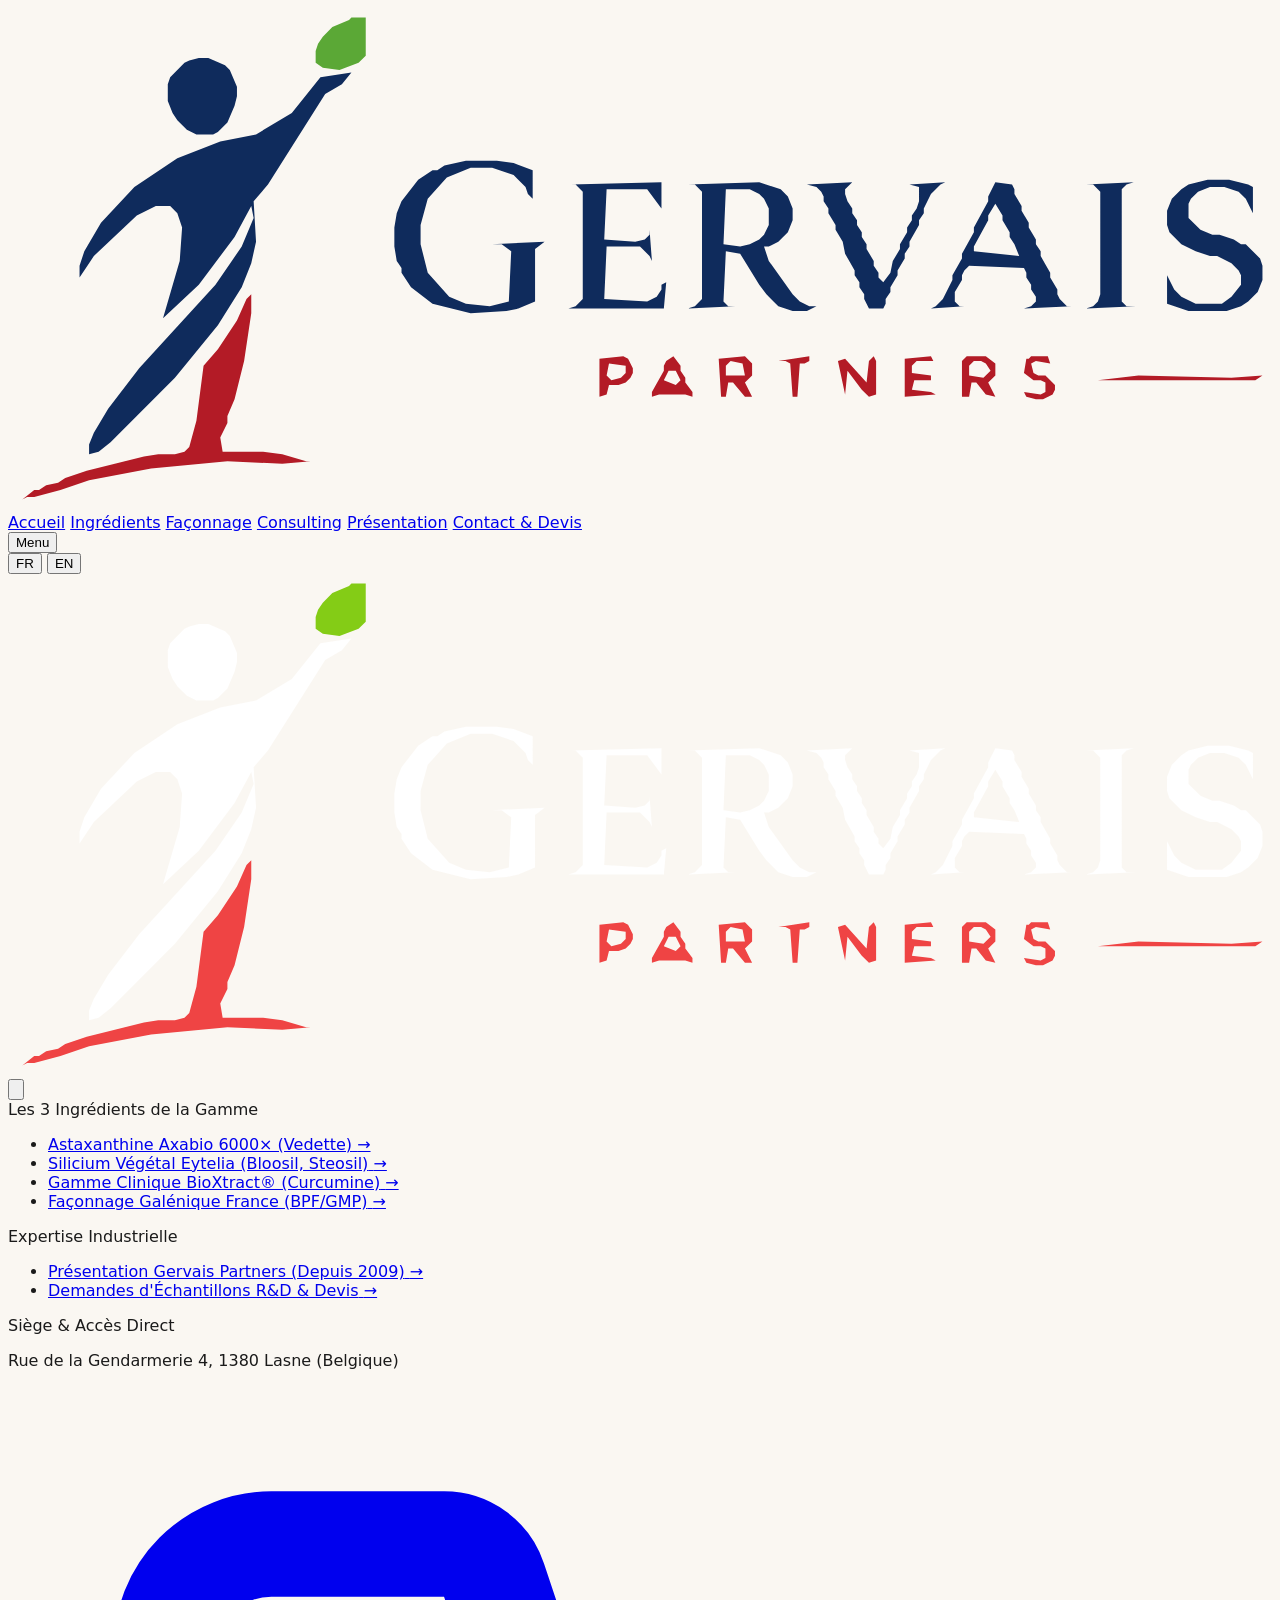
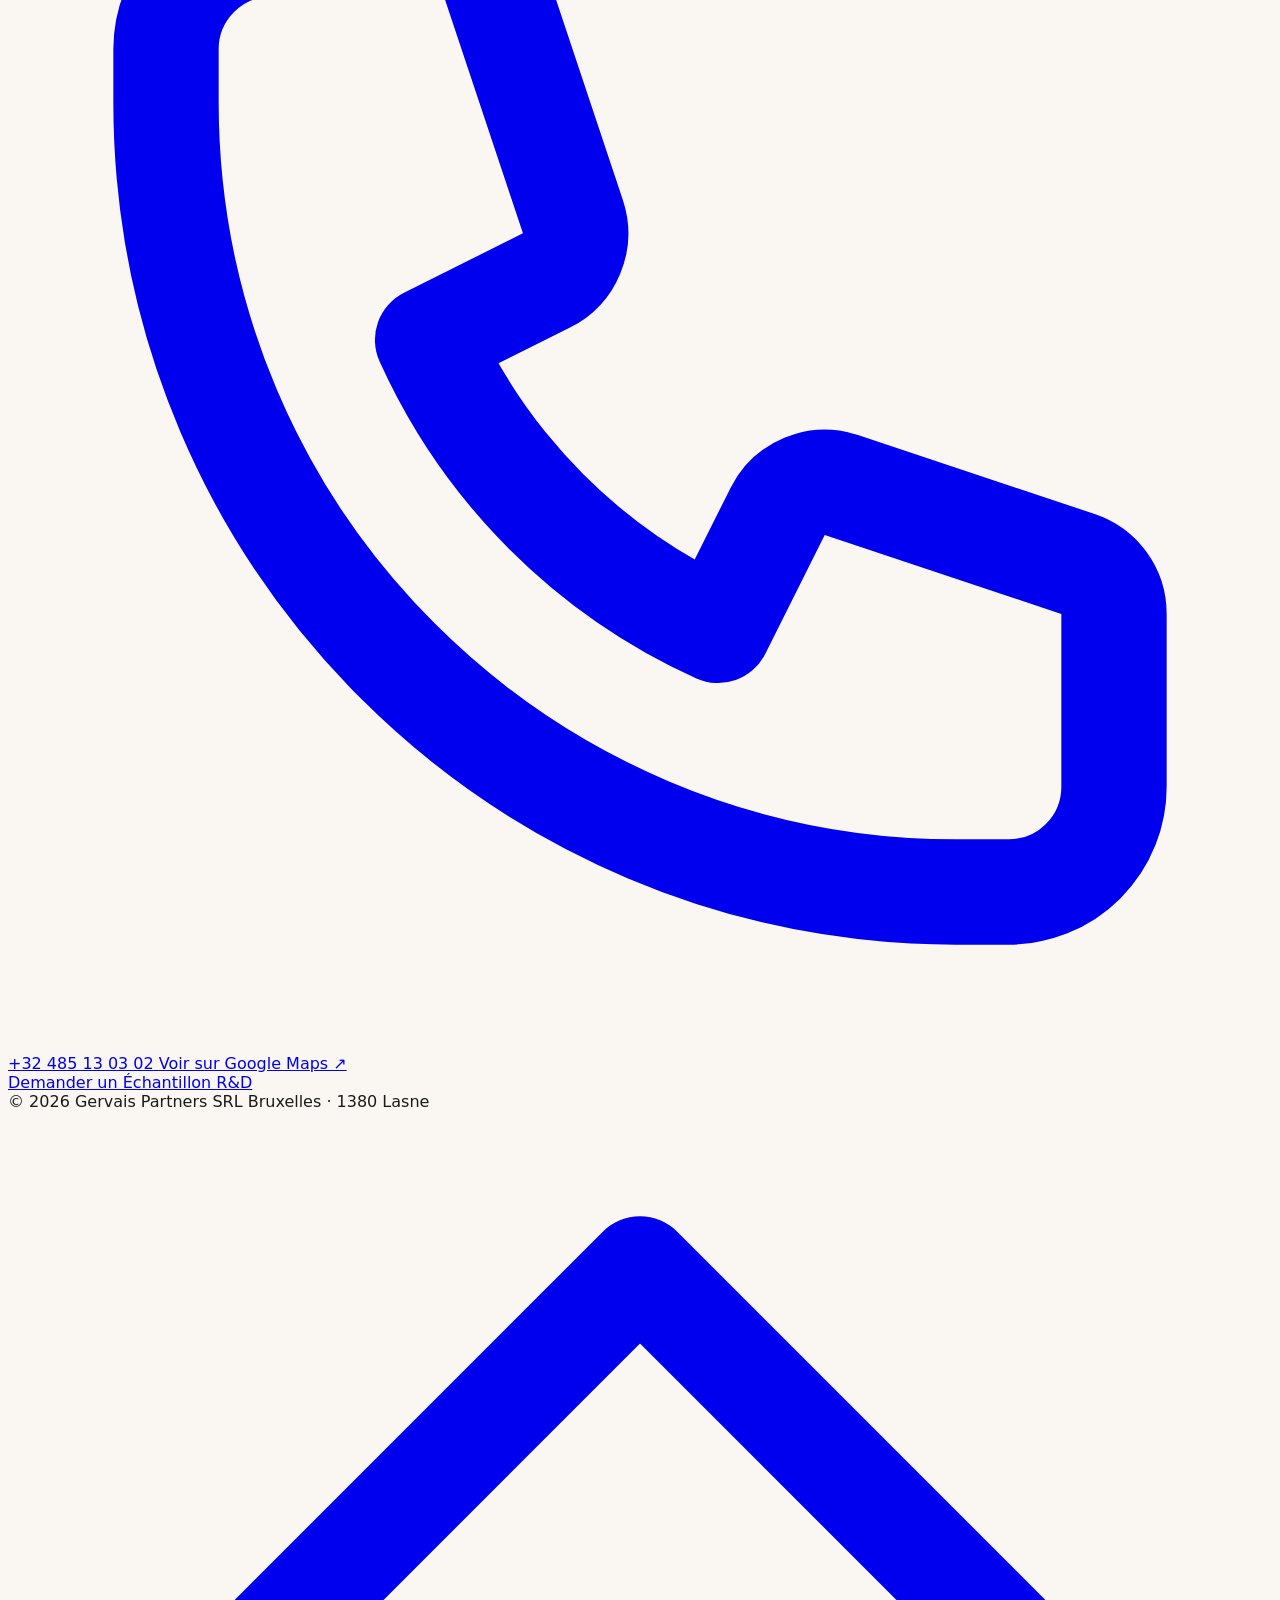
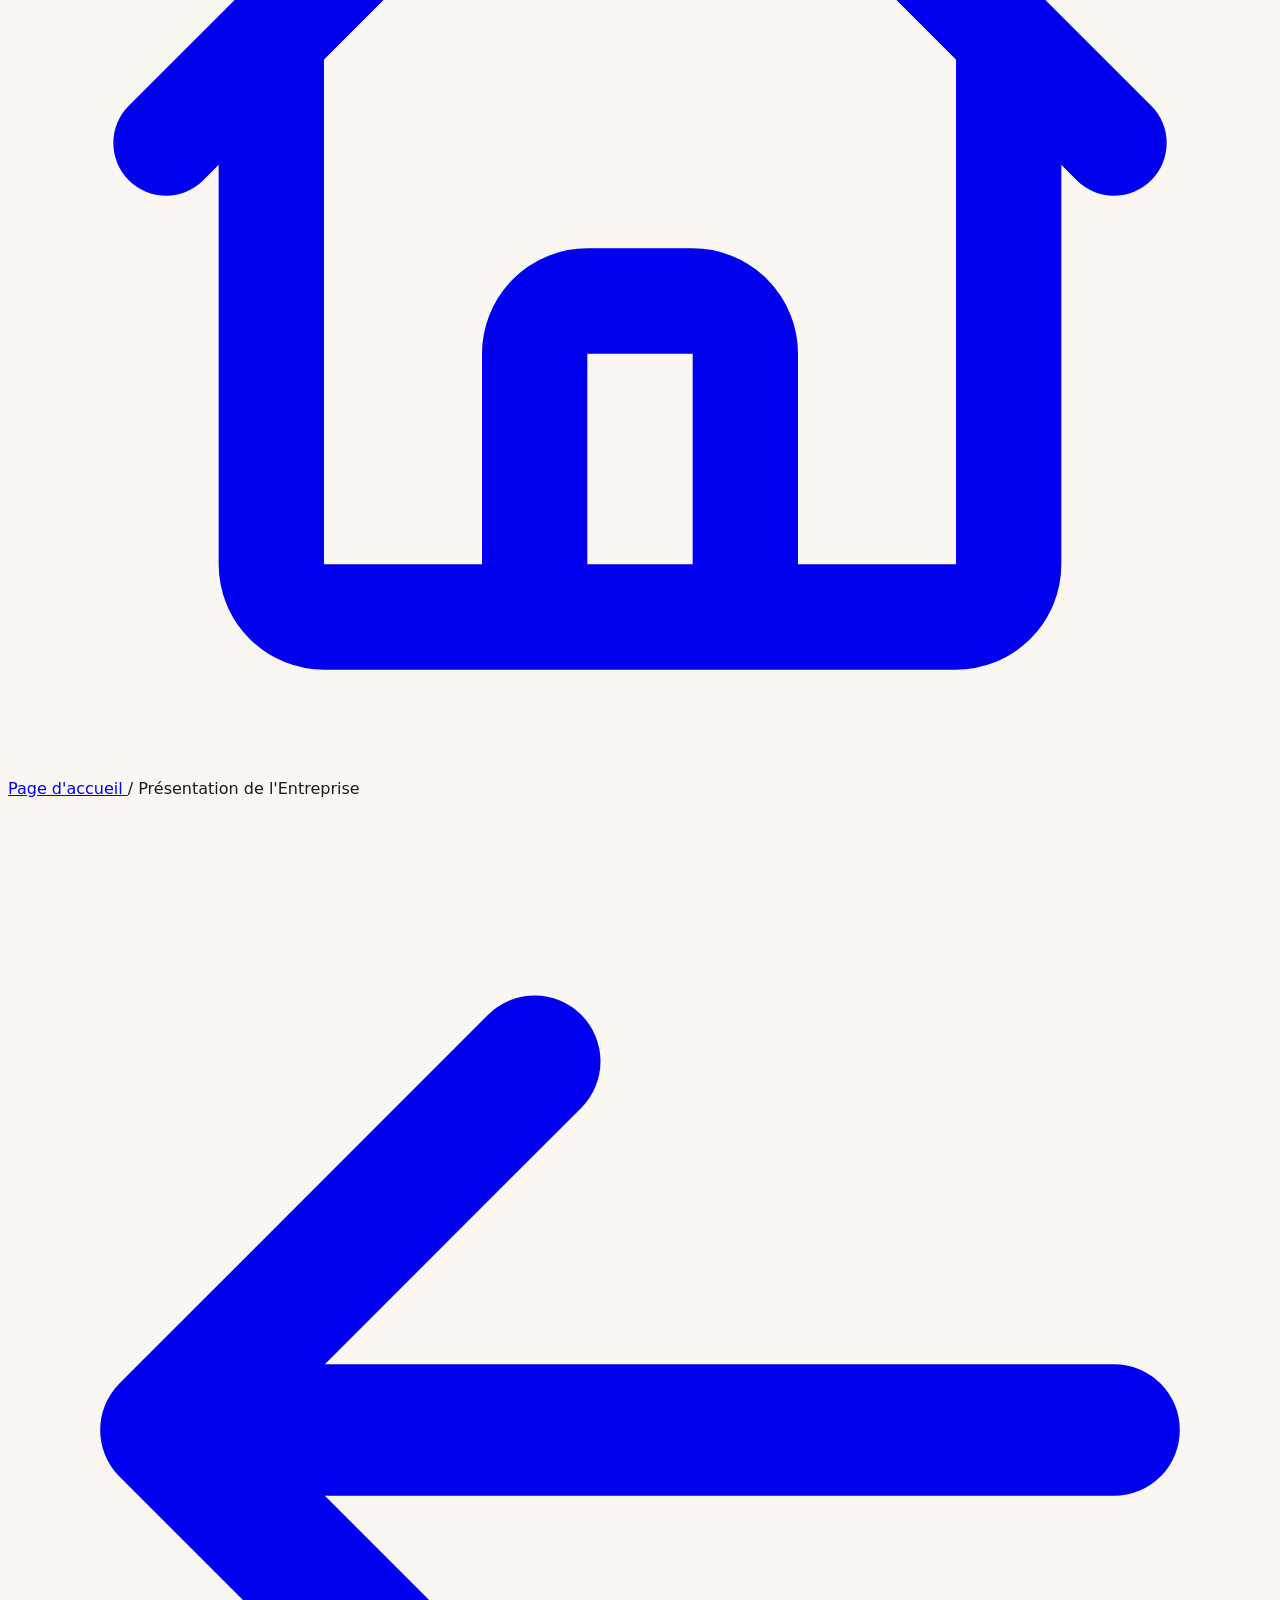
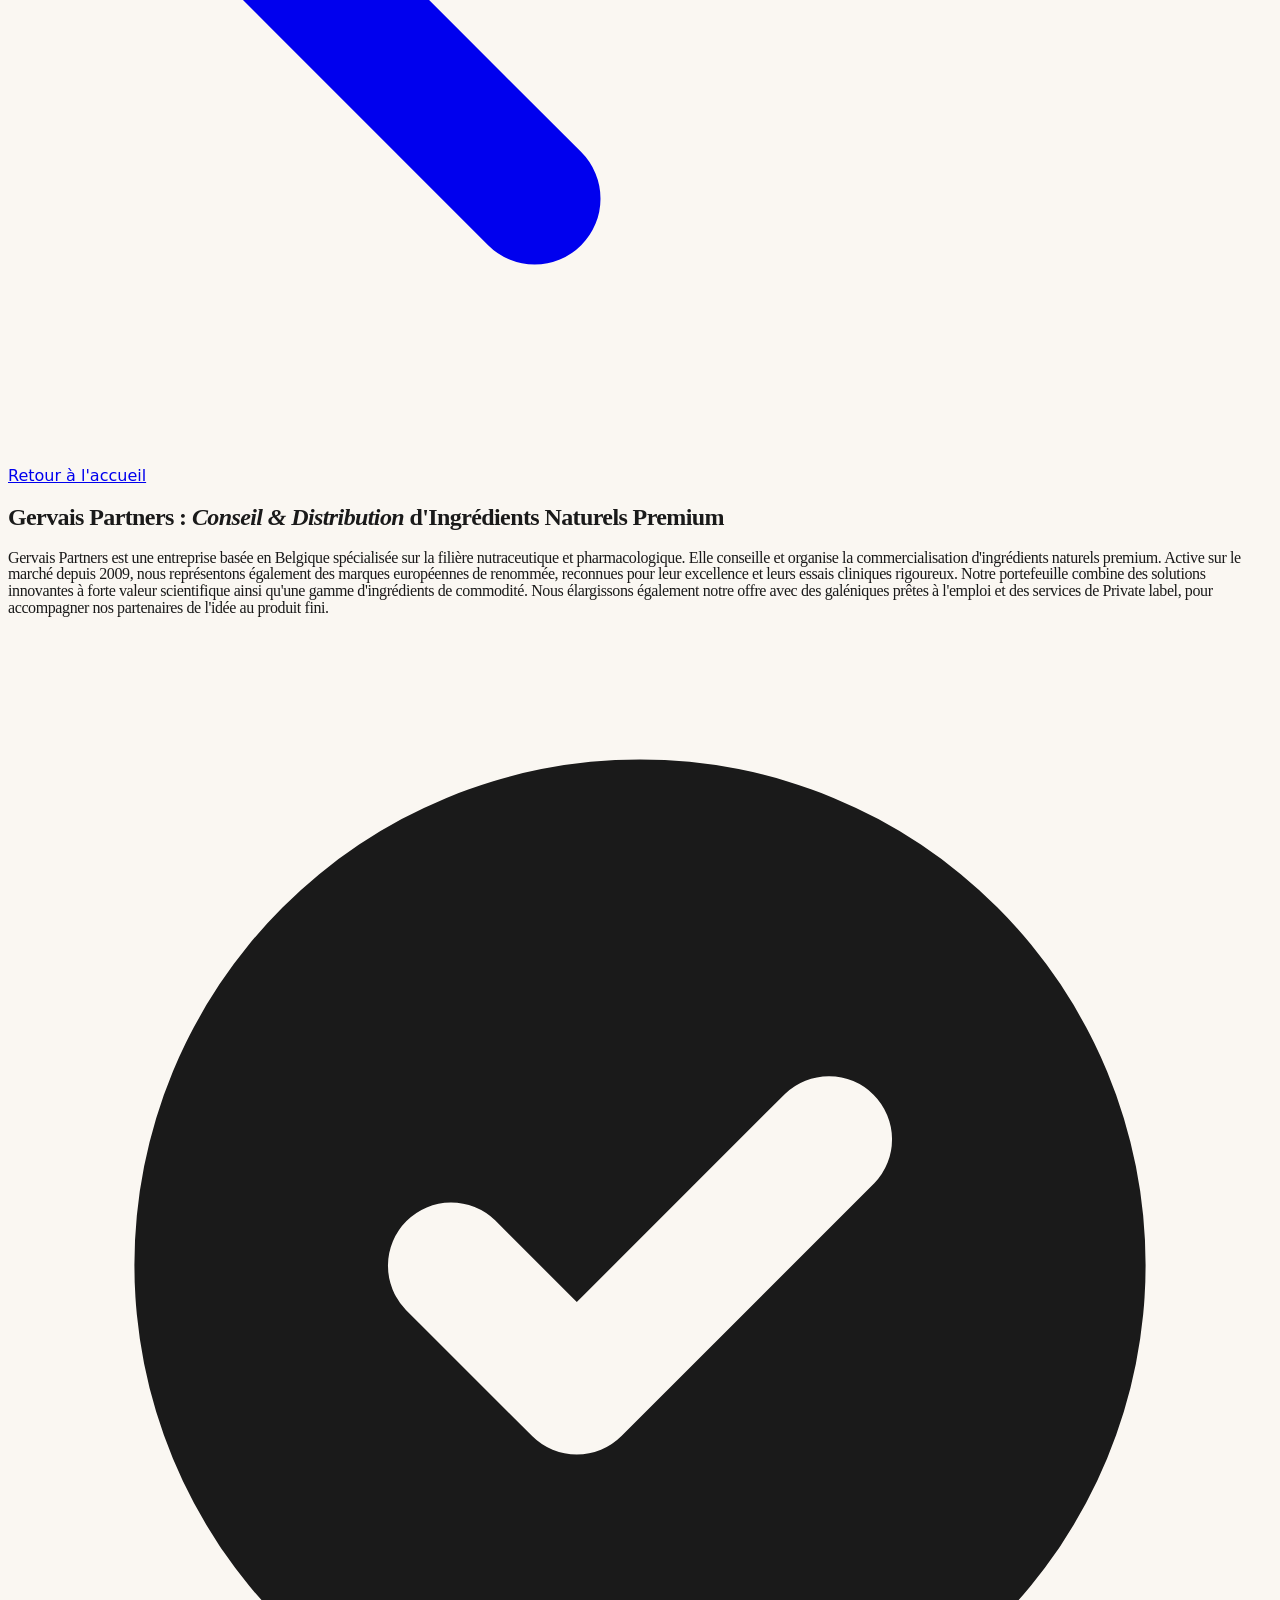
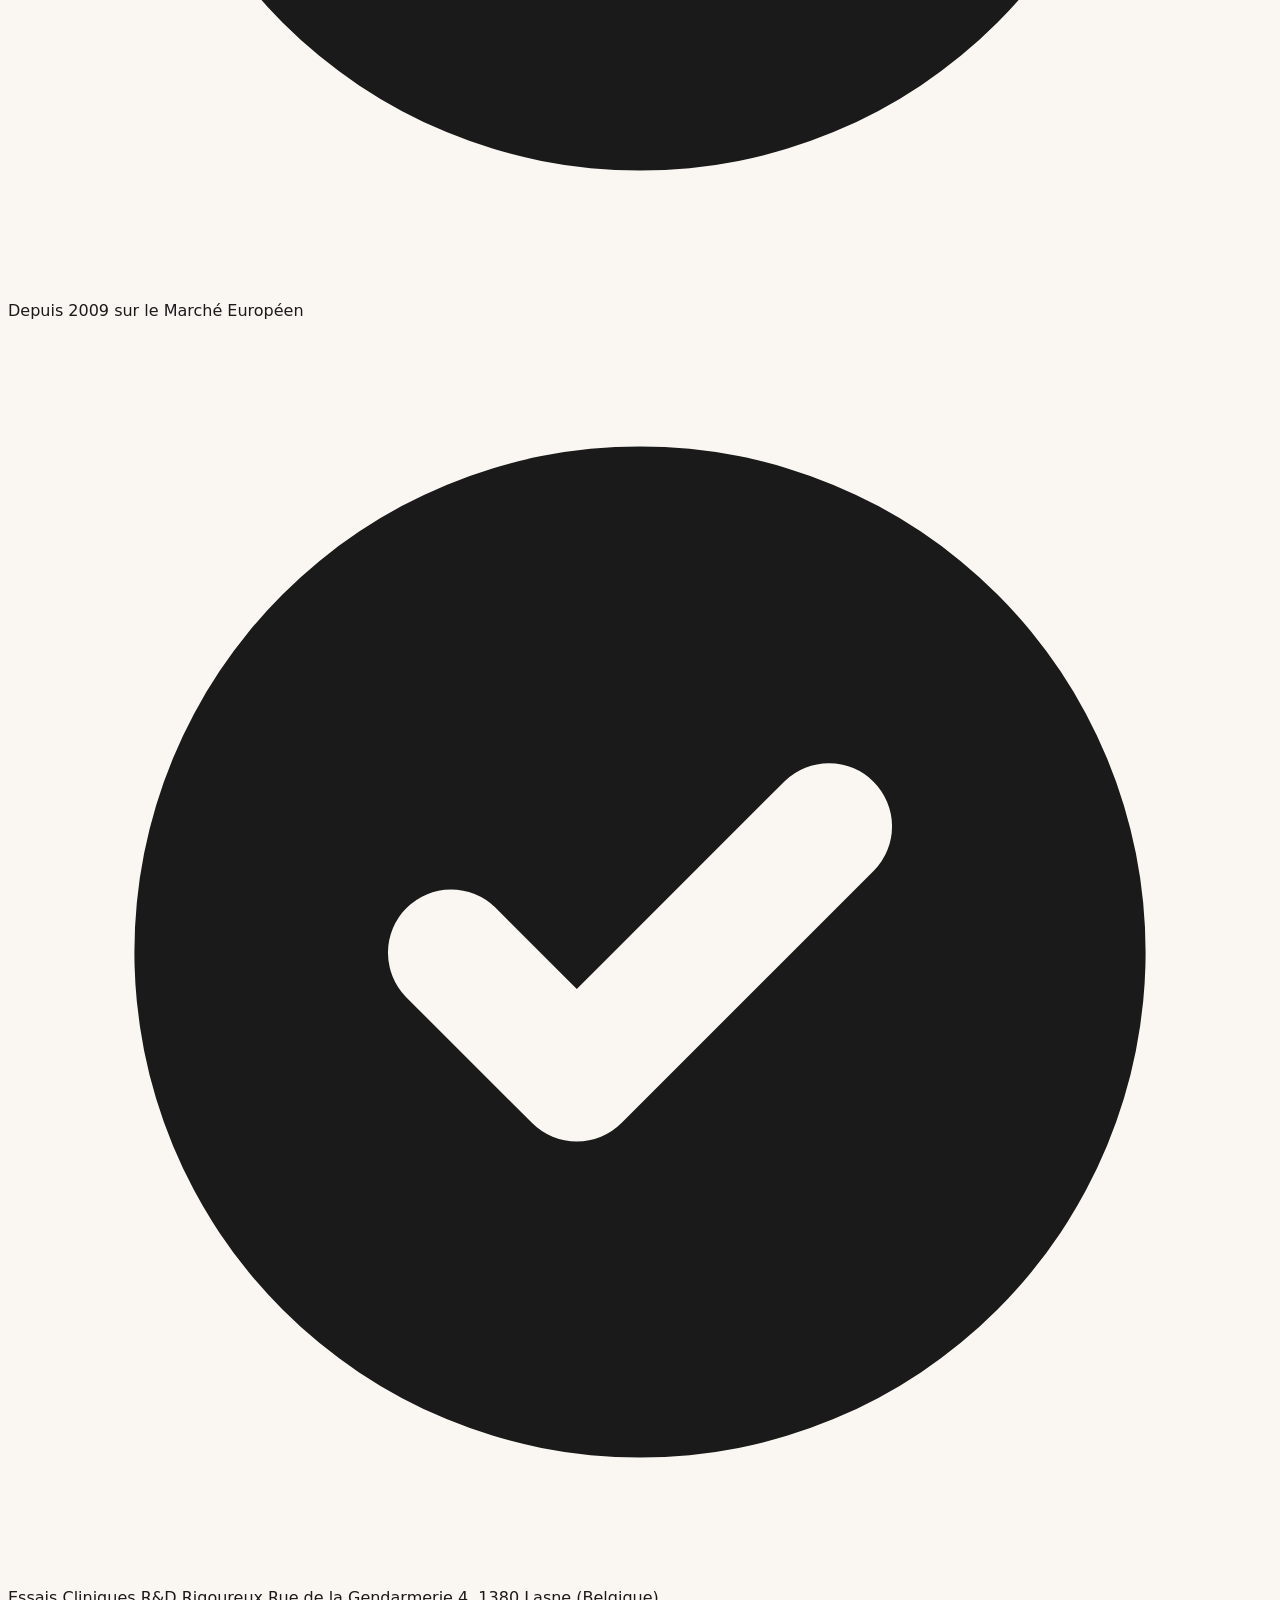
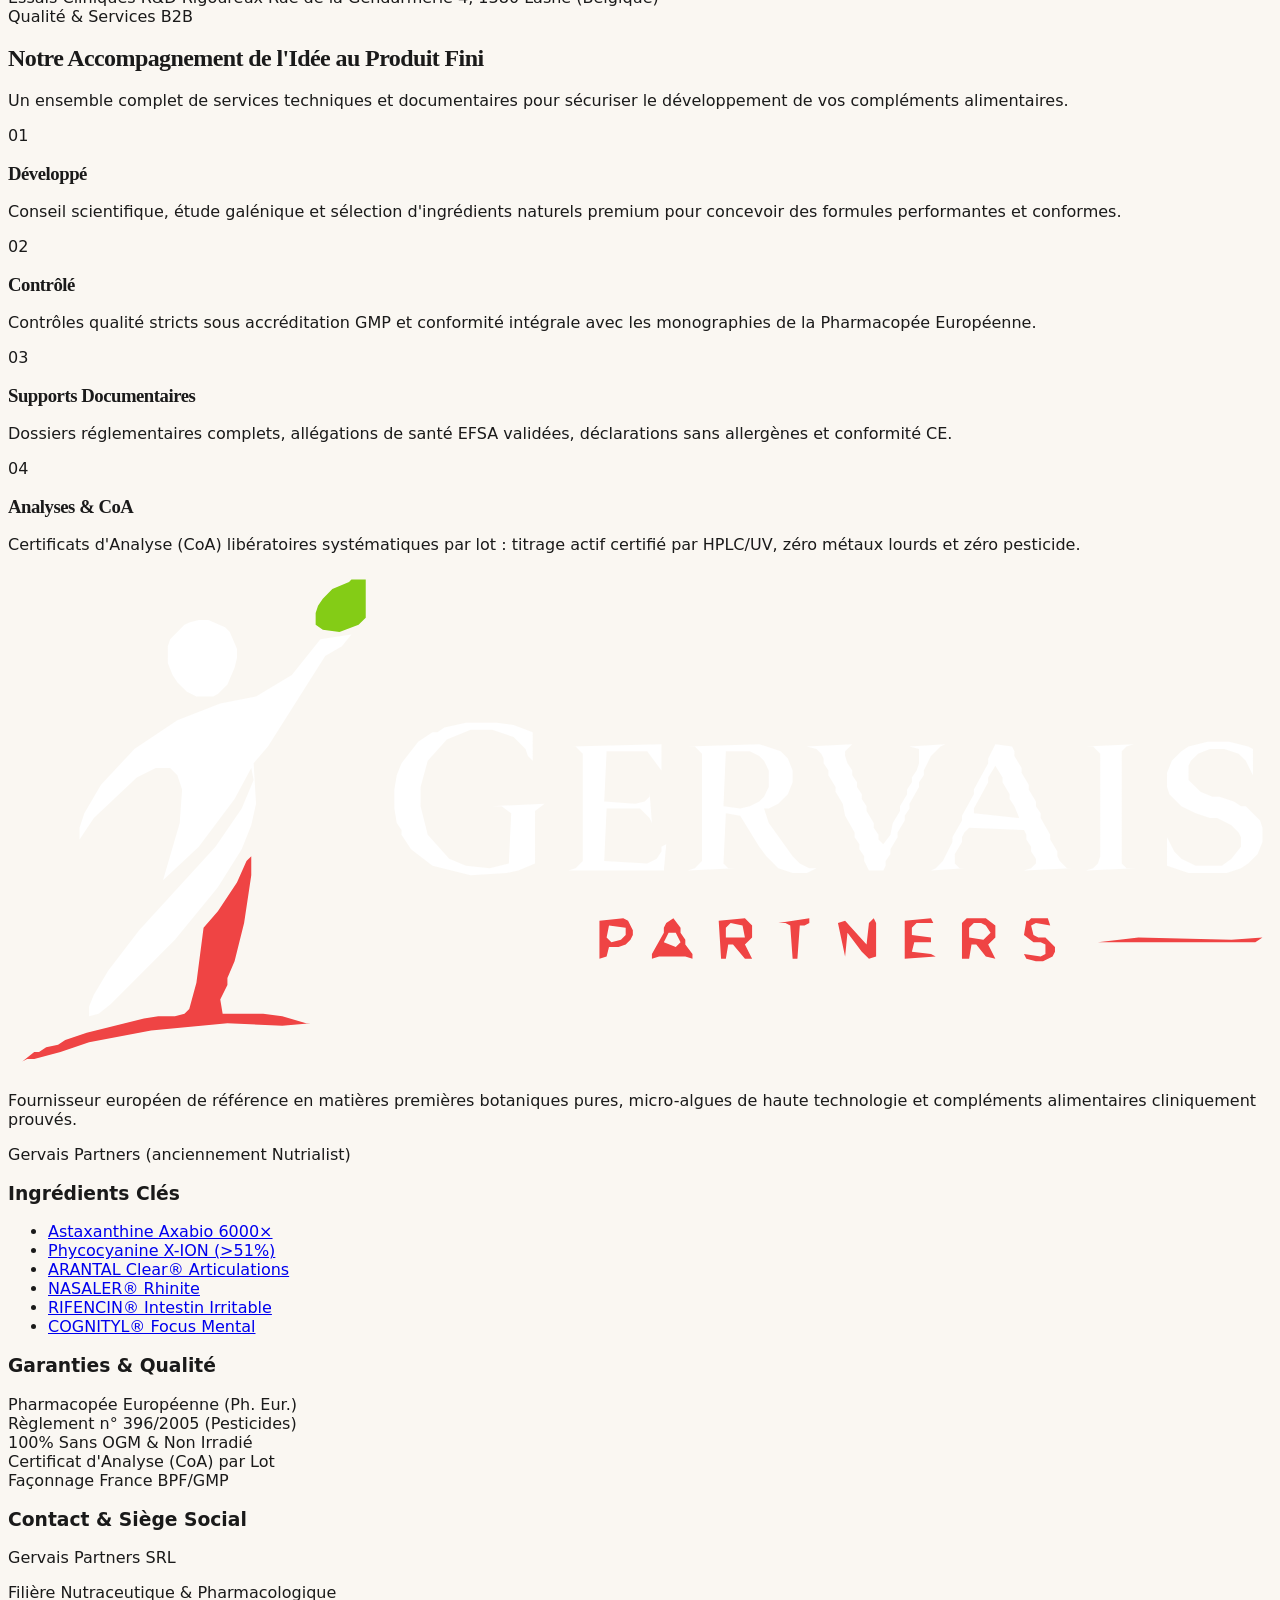
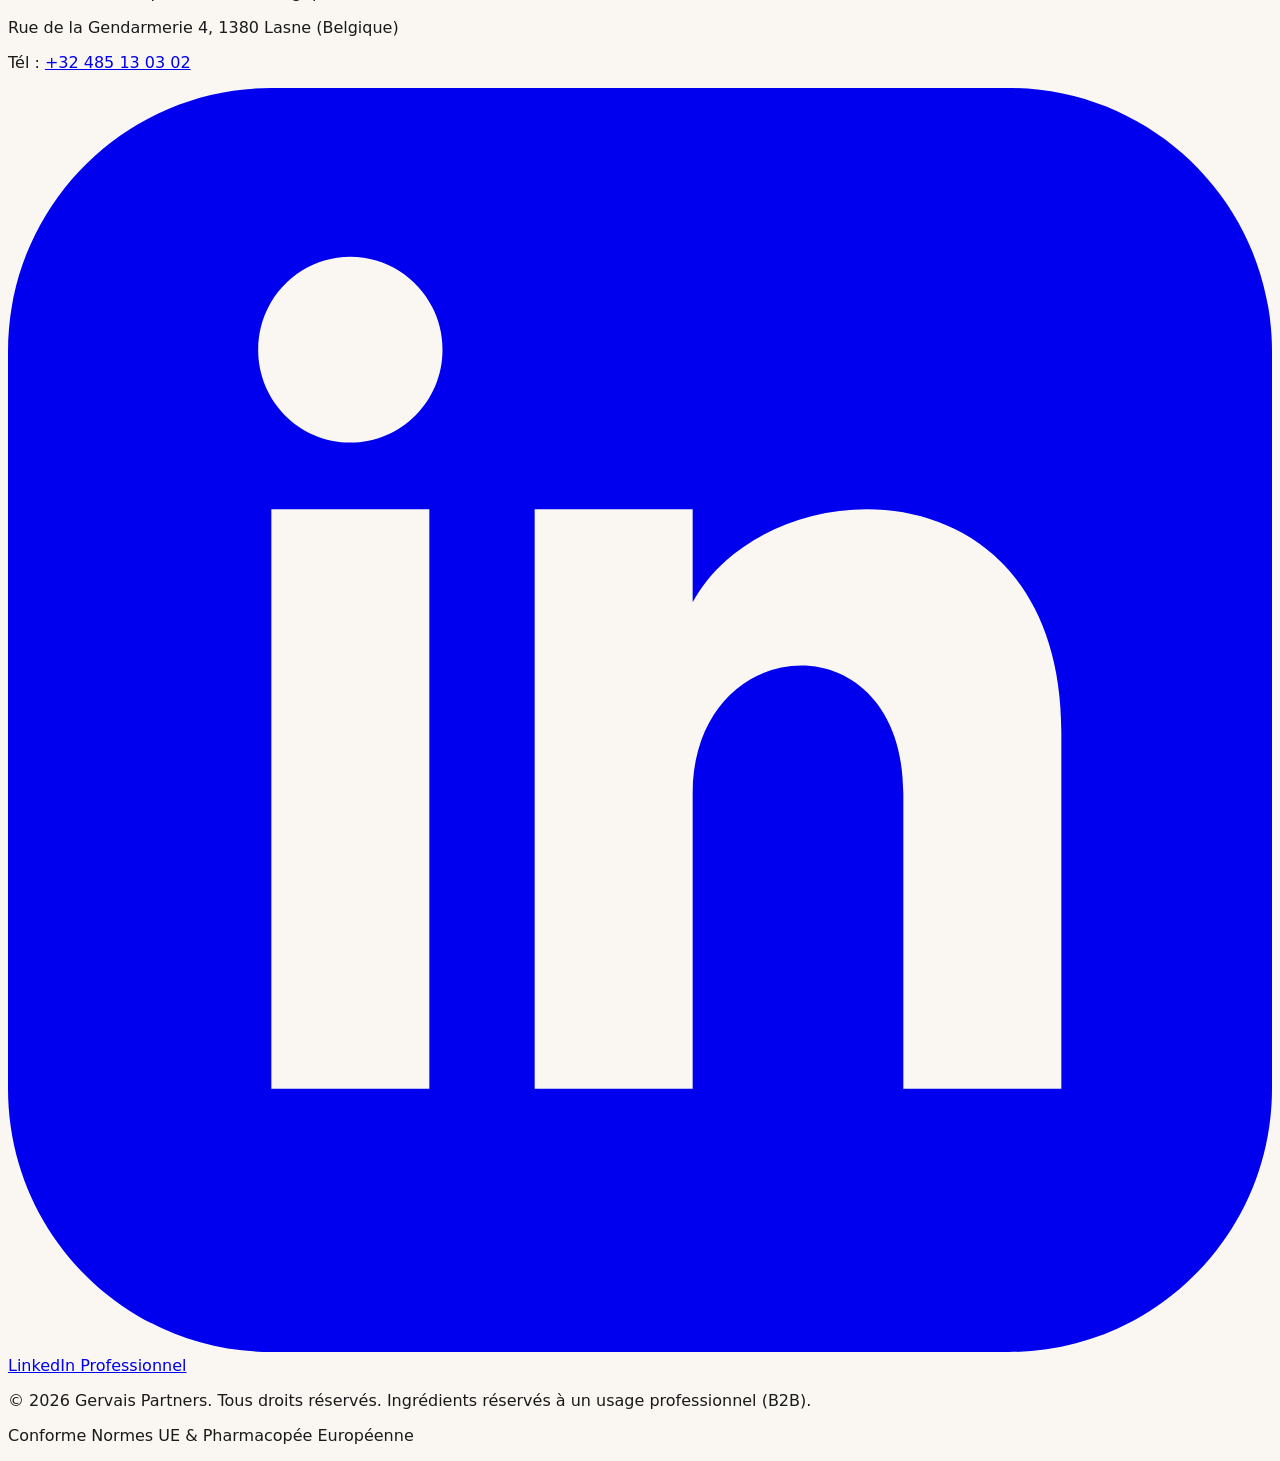
==== a-propos.html @ 657d8a21 "feat: SEO & UX optimization, direct call Christian Gervais, LinkedIn update, Apache .htaccess, moved" ====
<!DOCTYPE html>
<html lang="fr" class="scroll-smooth">
<head>
  <script>
    try {
      sessionStorage.removeItem('gp_leaf_transition');
      const c = document.getElementById('botanicalLeafWindCanvas');
      if (c) c.remove();
    } catch(e) {}
  </script>

  <meta charset="UTF-8">
  <meta name="viewport" content="width=device-width, initial-scale=1.0">
  <script>
    if (window.location.hostname.includes('design--')) {

  <!-- ═══════════════════════════════════════════════════════════════
       ADVANCED B2B SEO META TAGS
  ═══════════════════════════════════════════════════════════════ -->
  <title>L'Entreprise & Services B2B | Gervais Partners Europe</title>
  <meta name="description" content="Gervais Partners (ex-Nutryalis) : Fournisseur B2B européen d'ingrédients botaniques purs pour laboratoires pharmaceutiques & nutraceutiques. Astaxanthine Axabio, Phycocyanine X-ION >51%, Silicium Végétal Breveté Eytelia (BLOOSIL®, MESOPOROSIL®, STEOSIL®), Gamme BioXtract® clinique. Hub logistique 1380 Lasne, Belgique.">
  <meta name="keywords" content="ingrédients botaniques b2b, fournisseur nutraceutique europe, astaxanthine axabio haematococcus pluvialis, silicium vegetal eytelia, bloosil, mesoporosil, steosil, silice de bambou collagene, phycocyanine x-ion spiruline, bioxtract arantal clear arthrose, nasaler rhinite quercetine, rifencin intestin irritable, cognityl theobromine cafeine, berberine liposomale, façonnage galenique softgels france bpf gmp, gervais partners lasne belgique, nutryalis">
  <meta name="author" content="Gervais Partners SRL">
  <meta name="robots" content="index, follow, max-snippet:-1, max-image-preview:large, max-video-preview:-1">
  <meta name="theme-color" content="#052313">

  <link rel="canonical" href="https://gervaispartners.com/">

  <!-- Multilingual SEO Hreflang -->
  <link rel="alternate" hreflang="fr" href="https://gervaispartners.com/?lang=fr">
  <link rel="alternate" hreflang="en" href="https://gervaispartners.com/?lang=en">
  <link rel="alternate" hreflang="x-default" href="https://gervaispartners.com/">

  <!-- Open Graph / Facebook / LinkedIn -->
  <meta property="og:type" content="website">
  <meta property="og:url" content="https://gervaispartners.com/">
  <meta property="og:title" content="Gervais Partners | Ingrédients Botaniques d'Excellence B2B Europe">
  <meta property="og:description" content="Fournisseur européen de matières premières végétales titrées et micro-algues de haute pureté pour laboratoires pharmaceutiques. Astaxanthine Axabio, Phycocyanine X-ION, BioXtract®.">
  <meta property="og:image" content="https://gervaispartners.com/assets/images/nature-botanical-dew.jpg">
  <meta property="og:image:alt" content="Gervais Partners - Ingrédients Botaniques et Nutraceutiques d'Excellence">
  <meta property="og:site_name" content="Gervais Partners">
  <meta property="og:locale" content="fr_FR">
  <meta property="og:locale:alternate" content="en_US">

  <!-- Twitter Card -->
  <meta name="twitter:card" content="summary_large_image">
  <meta name="twitter:url" content="https://gervaispartners.com/">
  <meta name="twitter:title" content="Gervais Partners | Ingrédients Botaniques B2B Europe">
  <meta name="twitter:description" content="Fournisseur européen d'ingrédients botaniques titrés et micro-algues de haute pureté pour l'industrie pharmaceutique et nutraceutique. Hub Lasne, Belgique.">
  <meta name="twitter:image" content="https://gervaispartners.com/assets/images/nature-botanical-dew.jpg">

  <link rel="icon" type="image/svg+xml" href="assets/images/favicon.svg">
  <link rel="icon" type="image/png" sizes="192x192" href="assets/images/logo-gervais.png">
  <link rel="apple-touch-icon" href="assets/images/logo-gervais.png">

  <!-- Google Fonts — Luxury Typography -->
  <link rel="preconnect" href="https://fonts.googleapis.com">
  <link rel="preconnect" href="https://fonts.gstatic.com" crossorigin>
  <link href="https://fonts.googleapis.com/css2?family=Cormorant+Garamond:ital,wght@0,400;0,500;0,600;0,700;1,400;1,600&family=Plus+Jakarta+Sans:wght@300;400;500;600;700;800&display=swap" rel="stylesheet">

  <!-- Tailwind CSS CDN -->
  <script src="https://cdn.tailwindcss.com"></script>
  <script>
    tailwind.config = {
      theme: {
        extend: {
          colors: {
            forest: { 50:'#f0fdf4',100:'#dcfce7',200:'#bbf7d0',300:'#86efac',400:'#4ade80',500:'#22c55e',600:'#16a34a',700:'#15803d',800:'#166534',900:'#0b4629',950:'#052313' },
            limegold: { 300:'#bef264',400:'#a3e635',500:'#84cc16',600:'#65a30d' },
            sapphire: { 400:'#38bdf8',500:'#0ea5e9',600:'#0284c7',900:'#0c4a6e' },
            cream: { DEFAULT:'#faf7f2', dark:'#f0ebe0' }
          },
          fontFamily: {
            sans: ['"Plus Jakarta Sans"','system-ui','sans-serif'],
            display: ['"Cormorant Garamond"','Georgia','serif']
          }
        }
      }
    }
  </script>
  <script>
    function toggleSidebarMenu(open) {
      var drawer = document.getElementById('sidebarDrawer');
      var backdrop = document.getElementById('sidebarBackdrop');
      if (!drawer || !backdrop) return;
      if (open) {
        backdrop.classList.remove('opacity-0', 'pointer-events-none');
        backdrop.classList.add('opacity-100', 'pointer-events-auto');
        drawer.classList.remove('translate-x-full');
        drawer.classList.add('translate-x-0');
        document.body.style.overflow = 'hidden';
      } else {
        backdrop.classList.add('opacity-0', 'pointer-events-none');
        backdrop.classList.remove('opacity-100', 'pointer-events-auto');
        drawer.classList.add('translate-x-full');
        drawer.classList.remove('translate-x-0');
        document.body.style.overflow = '';
      }
    }
    window.toggleSidebarMenu = toggleSidebarMenu;
  </script>

  <!-- Inline critical luxury styling -->
  <style>
    body { font-family: 'Plus Jakarta Sans', system-ui, sans-serif; background: #faf7f2; color: #1a1a1a; }
    .display { font-family: 'Cormorant Garamond', Georgia, serif; letter-spacing: -0.025em; line-height: 1.05; }
    .pulse-dot { display:inline-block; width:7px; height:7px; border-radius:50%; background:#84cc16; animation:pulse-glow 2s ease-in-out infinite; flex-shrink:0; }
    @keyframes pulse-glow { 0%,100%{box-shadow:0 0 0 0 rgba(132,204,22,0.5)} 50%{box-shadow:0 0 0 6px rgba(132,204,22,0)} }
    .reveal,.reveal-left,.reveal-right,.reveal-scale { opacity:1; transform:none; }
    .reveal { transform:translateY(16px); }
    .reveal-left { transform:translateX(-16px); }
    .reveal-right { transform:translateX(16px); }
    .reveal-scale { transform:scale(0.94); }
    .reveal.visible,.reveal-left.visible,.reveal-right.visible,.reveal-scale.visible { opacity:1; transform:none; }
    .delay-100{transition-delay:.1s} .delay-200{transition-delay:.2s} .delay-300{transition-delay:.3s} .delay-400{transition-delay:.4s}
    @keyframes float { 0%,100%{transform:translateX(-50%) translateY(0)} 50%{transform:translateX(-50%) translateY(-8px)} }
    .scroll-indicator { position:absolute; bottom:32px; left:50%; transform:translateX(-50%); display:flex; flex-direction:column; align-items:center; gap:8px; color:rgba(255,255,255,0.45); font-size:10px; letter-spacing:.1em; text-transform:uppercase; z-index:10; animation:float 3s ease-in-out infinite; }
    .scroll-line { width:1px; height:40px; background:linear-gradient(180deg,rgba(255,255,255,0.4),transparent); }
    .hero-bg-img { background-size:cover; background-position:left center; background-repeat:no-repeat; }
    #tdsModal.hidden { display:none !important; }
    #confirmationModal.hidden { display:none !important; }
    .map-container { background:radial-gradient(circle at 50%,#15202e,#060b13); border-radius:16px; overflow:hidden; }
    .filter-btn.active { background:#052313 !important; color:#fff !important; border-color:#052313 !important; }
    .product-card { transition:all .4s cubic-bezier(0.16,1,0.3,1); }
    .product-card:hover { transform:translateY(-8px); }
    .bx-card { position:relative; overflow:hidden; transition:all .4s cubic-bezier(0.16,1,0.3,1); }
    .bx-card::after { content:''; position:absolute; bottom:0; left:0; right:0; height:3px; background:#84cc16; transform:scaleX(0); transform-origin:left; transition:transform .4s cubic-bezier(0.16,1,0.3,1); }
    .bx-card:hover::after { transform:scaleX(1); }
    .bx-card:hover { transform:translateY(-6px); box-shadow:0 30px 60px rgba(0,0,0,0.1); }
    .img-zoom { overflow:hidden; }
    .img-zoom img { transition:transform 1.2s cubic-bezier(0.16,1,0.3,1); }
    .img-zoom:hover img { transform:scale(1.05); }
    .scrollbar-none::-webkit-scrollbar{display:none} .scrollbar-none{-ms-overflow-style:none;scrollbar-width:none}
    @media print { body *{visibility:hidden} #tdsModal,#tdsModal *{visibility:visible} #tdsModal{position:absolute;left:0;top:0;width:100%;padding:25px;background:#fff!important;color:#000!important} .no-print{display:none!important} .print-header,.print-footer{display:block!important} .tds-table td,.tds-table th{border:1px solid #cbd5e1!important;padding:8px 12px!important} }
  </style>

  <!-- ═══════════════════════════════════════════════════════════════
       SCHEMA.ORG JSON-LD STRUCTURED DATA (RICH RESULTS SEO)
  ═══════════════════════════════════════════════════════════════ -->
  <script type="application/ld+json">
  {
    "@context": "https://schema.org",
    "@graph": [
      {
        "@type": "Organization",
        "@id": "https://gervaispartners.com/#organization",
        "name": "Gervais Partners",
        "legalName": "Gervais Partners SRL",
        "alternateName": ["Nutryalis", "Gervais Partners Europe"],
        "url": "https://gervaispartners.com/",
        "sameAs": ["https://www.linkedin.com/in/christian-gervais-9a126817/"],
        "logo": "https://gervaispartners.com/assets/images/logo-gervais.png",
        "image": "https://gervaispartners.com/assets/images/nature-botanical-dew.webp",
        "description": "Distributeur et fournisseur B2B européen de matières premières végétales pures, micro-algues de haute pureté et principes actifs nutraceutiques et pharmaceutiques avec certification CoA par lot.",
        "telephone": "+32485130302",
        "address": {
          "@type": "PostalAddress",
          "streetAddress": "Rue de la Gendarmerie 4",
          "addressLocality": "Lasne",
          "postalCode": "1380",
          "addressRegion": "Brabant Wallon",
          "addressCountry": "BE"
        },
        "contactPoint": {
          "@type": "ContactPoint",
          "telephone": "+32485130302",
          "contactType": "Sales and Technical Support",
          "availableLanguage": ["French", "English"]
        },
        "areaServed": [
          { "@type": "AdministrativeArea", "name": "European Union" },
          { "@type": "Country", "name": "France" },
          { "@type": "Country", "name": "Belgium" },
          { "@type": "Country", "name": "Germany" },
          { "@type": "Country", "name": "Netherlands" },
          { "@type": "Country", "name": "Spain" },
          { "@type": "Country", "name": "Italy" },
          { "@type": "Country", "name": "Switzerland" }
        ],
        "knowsAbout": [
          "Haematococcus pluvialis Astaxanthin",
          "Arthrospira maxima Phycocyanin",
          "BioXtract Curcumin Formulations",
          "European Pharmacopoeia Ph. Eur. Compliance",
          "Liposomal Botanical Extracts",
          "Pharmaceutical Softgel Galenics"
        ]
      },
      {
        "@type": "WebSite",
        "@id": "https://gervaispartners.com/#website",
        "url": "https://gervaispartners.com/",
        "sameAs": ["https://www.linkedin.com/in/christian-gervais-9a126817/"],
        "name": "Gervais Partners",
        "publisher": { "@id": "https://gervaispartners.com/#organization" },
        "inLanguage": ["fr-FR", "en-US"]
      },
      {
        "@type": "BreadcrumbList",
        "@id": "https://gervaispartners.com/#breadcrumb",
        "itemListElement": [
          { "@type": "ListItem", "position": 1, "name": "Accueil", "item": "https://gervaispartners.com/" },
          { "@type": "ListItem", "position": 2, "name": "Astaxanthine Axabio", "item": "https://gervaispartners.com/#astaxanthin-showcase" },
          { "@type": "ListItem", "position": 3, "name": "Phycocyanine X-ION", "item": "https://gervaispartners.com/#phycocyanin-showcase" },
          { "@type": "ListItem", "position": 4, "name": "Silicium Végétal Eytelia", "item": "https://gervaispartners.com/#silicium-showcase" },
          { "@type": "ListItem", "position": 5, "name": "Gamme BioXtract®", "item": "https://gervaispartners.com/#bioxtract-showcase" },
          { "@type": "ListItem", "position": 5, "name": "Catalogue & TDS", "item": "https://gervaispartners.com/#products" },
          { "@type": "ListItem", "position": 6, "name": "Façonnage Galénique", "item": "https://gervaispartners.com/#galenic" },
          { "@type": "ListItem", "position": 7, "name": "Contact B2B", "item": "https://gervaispartners.com/#contact" }
        ]
      },
      {
        "@type": "ItemList",
        "@id": "https://gervaispartners.com/#products-list",
        "name": "Catalogue Ingrédients Botaniques Gervais Partners",
        "description": "Portefeuille officiel de matières premières végétales pures et principes actifs titrés avec fiches techniques TDS complètes.",
        "itemListElement": [
          {
            "@type": "Product",
            "position": 1,
            "name": "Astaxanthine Naturelle Axabio (Haematococcus pluvialis)",
            "image": "https://gervaispartners.com/assets/images/products/axabio-astaxanthin-gummies.webp",
            "description": "Caroténoïde antioxydant naturel 6000x supérieur à la vitamine C. Oléorésine CO2 supercritique 5-15%, poudre CWD soluble à froid, microcapsules N-Pearls et biomasse brute.",
            "sku": "AXA-BIO-ASTA",
            "category": "Micro-Algues & Antioxydants",
            "brand": { "@type": "Brand", "name": "Axabio" }
          },
          {
            "@type": "Product",
            "position": 2,
            "name": "Phycocyanine X-ION >51% Pureté Brute (Arthrospira maxima)",
            "image": "https://gervaispartners.com/assets/images/products/phycocyanine-blue.webp",
            "description": "Or bleu naturel issu de spiruline cultivée en Espagne. Pureté >51% phycobiliprotéines, protéines totales >=60%, 100% hydrosoluble à froid, signature spectrale 620/650nm.",
            "sku": "XION-PHYCO-51",
            "category": "Micro-Algues & Pigments Thérapeutiques",
            "brand": { "@type": "Brand", "name": "X-ION" }
          },
          {
            "@type": "Product",
            "position": 3,
            "name": "ARANTAL Clear® (Curcumine Bio-Optimisée pour Arthrose)",
            "image": "https://gervaispartners.com/assets/images/products/arantal-clear-joints.webp",
            "description": "Formule naturelle brevetée de Curcuma longa cliniquement validée sur l'arthrose aiguë et chronique. Protection directe du cartilage, amélioration de la mobilité sans effets secondaires AINS.",
            "sku": "BX-ARANTAL-CLR",
            "category": "Gamme BioXtract Clinique",
            "brand": { "@type": "Brand", "name": "BioXtract®" }
          },
          {
            "@type": "Product",
            "position": 4,
            "name": "NASALER® (Curcumine + Quercétine pour Rhinite Allergique)",
            "image": "https://gervaispartners.com/assets/images/products/nasaler-allergy-relief.webp",
            "description": "Complexe synergique curcumine biodisponible et quercétine purifiée pour les allergies saisonnières et perannuelles avec désensibilisation immunitaire progressive.",
            "sku": "BX-NASALER-ALL",
            "category": "Gamme BioXtract Clinique",
            "brand": { "@type": "Brand", "name": "BioXtract®" }
          },
          {
            "@type": "Product",
            "position": 5,
            "name": "RIFENCIN® (Curcumine + Fenouil pour Syndrome de l'Intestin Irritable)",
            "image": "https://gervaispartners.com/assets/images/products/rifencin-gut-comfort.webp",
            "description": "Soulagement clinique du Syndrome de l'Intestin Irritable (SII) associant curcumine à haute absorption et huile essentielle de fenouil pure.",
            "sku": "BX-RIFENCIN-GUT",
            "category": "Gamme BioXtract Clinique",
            "brand": { "@type": "Brand", "name": "BioXtract®" }
          },
          {
            "@type": "Product",
            "position": 6,
            "name": "COGNITYL® (Théobromine & Caféine Végétale Focus Mental)",
            "image": "https://gervaispartners.com/assets/images/products/cognityl-mental-focus.webp",
            "description": "Synergie de xanthines végétales naturelles (cacao et thé vert) cliniquement dosées pour la clarté cognitive, la mémoire et la concentration sans excitation rebond.",
            "sku": "BX-COGNITYL-MNT",
            "category": "Gamme BioXtract Clinique",
            "brand": { "@type": "Brand", "name": "BioXtract®" }
          },
          {
            "@type": "Product",
            "position": 7,
            "name": "BLOOSIL® (Silicium Végétal Nouvelle Génération Peau & Collagène)",
            "image": "https://gervaispartners.com/assets/images/products/bloosil-vegetal-silicon.webp",
            "description": "Le premier silicium solide d'origine végétale 100% biologique, hautement soluble breveté par Eytelia. Poudre sèche beautyceutical et technologie porteuse Sil'Innov.",
            "sku": "EYT-BLOO-SIL",
            "category": "Silicium Végétal Breveté",
            "brand": { "@type": "Brand", "name": "Eytelia" }
          },
          {
            "@type": "Product",
            "position": 8,
            "name": "MESOPOROSIL® (Poudre Poreuse Microscopique Silicium 6%)",
            "image": "https://gervaispartners.com/assets/images/products/mesoporosil-porous-silicon.webp",
            "description": "Technologie brevetée de poudre poreuse microscopique issue de racine de bambou (6% silicium soluble absorbable). Dose minimale pour libération maximale d'OSA monomérique.",
            "sku": "EYT-MESO-SIL",
            "category": "Silicium Végétal Breveté",
            "brand": { "@type": "Brand", "name": "Eytelia" }
          },
          {
            "@type": "Product",
            "position": 9,
            "name": "STEOSIL® (Silicium Clinique Réparation Fractures Vertébrales)",
            "image": "https://gervaispartners.com/assets/images/products/steosil-clinical-formula.webp",
            "description": "Formule brevetée soutenant la guérison des fractures vertébrales mineures. Validé par étude clinique STEOSIL. Silicium hautement biodisponible (Activation, Absorption, Assimilation).",
            "sku": "EYT-STEO-SIL",
            "category": "Silicium Végétal Breveté",
            "brand": { "@type": "Brand", "name": "Eytelia" }
          }
        ]
      },
      {
        "@type": "FAQPage",
        "@id": "https://gervaispartners.com/#faq",
        "mainEntity": [
          {
            "@type": "Question",
            "name": "Comment commander un échantillon R&D pour notre laboratoire ?",
            "acceptedAnswer": {
              "@type": "Answer",
              "text": "Vous pouvez demander un échantillon physique d'essai (de 100g à 500g selon l'ingrédient) directement via notre formulaire B2B en ligne ou par téléphone au +32 485 13 03 02. Les échantillons sont expédiés sous délais maîtrisés avec leur certificat d'analyse (CoA) complet par lot."
            }
          },
          {
            "@type": "Question",
            "name": "Quels sont les délais de livraison pour les laboratoires en Europe ?",
            "acceptedAnswer": {
              "@type": "Answer",
              "text": "Grâce à notre hub logistique centralisé situé à Lasne (Belgique), nous assurons des livraisons en délais maîtrisés et sous température dirigée pour le Benelux, la France, l'Allemagne et l'ensemble de l'Union Européenne."
            }
          },
          {
            "@type": "Question",
            "name": "Quels documents réglementaires et qualité accompagnent chaque livraison ?",
            "acceptedAnswer": {
              "@type": "Answer",
              "text": "Chaque lot est accompagné d'un Certificat d'Analyse (CoA) officiel comprenant : identification chromatographique (HPLC/UV), teneur en principe actif titré, screening des métaux lourds (Pb, Cd, Hg, As), recherche multi-résidus de pesticides conforme règlement n° 396/2005, contrôle microbiologique conforme Pharmacopée Européenne et attestation 100% sans OGM."
            }
          },
          {
            "@type": "Question",
            "name": "Proposez-vous le façonnage galénique de produits finis (marque blanche) ?",
            "acceptedAnswer": {
              "@type": "Answer",
              "text": "Oui. En partenariat avec notre unité industrielle en France certifiée BPF/GMP, nous prenons en charge la fabrication complète de vos compléments alimentaires : softgels véganes ou classiques, gummies sans sucre à base de pectine, liquid capsules véganes et mise en flacon ou pilulier à votre marque."
            }
          },
          {
            "@type": "Question",
            "name": "Quelles sont les quantités minimales de commande (MOQ) ?",
            "acceptedAnswer": {
              "@type": "Answer",
              "text": "En matières premières en vrac, le MOQ commence dès 5 kg ou 10 kg selon les références. Pour les produits finis galéniques (softgels, gummies), les lots pilotes débutent dès 650 flacons ou 40 000 capsules pour tester vos marchés en toute souplesse."
            }
          }
        ]
      }
    ]
  }
  </script>
</head>
<body class="antialiased overflow-x-hidden">

  <!-- NAVIGATION -->
  <!-- NAVIGATION -->
  <header id="siteNav" class="sticky top-0 z-40 transition-all border-b border-slate-200/80" style="background:rgba(250,247,242,0.96);backdrop-filter:blur(20px)">
    <div class="max-w-7xl mx-auto px-4 sm:px-8 h-20 flex items-center justify-between gap-6">

      <!-- Logo -->
      <a href="index.html" class="flex-shrink-0" title="Gervais Partners - Accueil">
        <img src="assets/images/logo-gervais.svg" alt="Gervais Partners - Ingrédients Botaniques B2B" class="h-11 sm:h-12 w-auto object-contain hover:opacity-90 transition">
      </a>

      <!-- Navigation Principale : Accueil, Ingrédients, Façonnage, Consulting, À Propos, Contact -->
      <nav class="hidden lg:flex items-center gap-7 xl:gap-8 font-semibold text-sm text-slate-700" aria-label="Navigation Principale">
        <a href="index.html" class="hover:text-forest-950 transition" data-i18n="nav.home">Accueil</a>
        <a href="index.html#astaxanthin-showcase" class="hover:text-forest-950 transition" data-i18n="nav.ingredients">Ingrédients</a>
        <a href="index.html#galenic" class="hover:text-forest-950 transition" data-i18n="nav.galenic">Façonnage</a>
        <a href="index.html#consulting" class="hover:text-forest-950 transition" data-i18n="nav.consulting">Consulting</a>
        <a href="index.html#leadership" class="hover:text-forest-950 transition" data-i18n="nav.about">À Propos</a>
        <a href="index.html#contact" class="hover:text-forest-950 transition" data-i18n="nav.contact">Contact</a>
      </nav>

      <!-- Right Controls: Lateral Menu Toggle Button + Language Switcher (EN TOUT DERNIER) -->
      <div class="flex items-center gap-3 sm:gap-4">
        
        <!-- Luxury Lateral Menu Trigger Button (Always visible) -->
        <button id="sidebarToggleBtn" onclick="toggleSidebarMenu(true)" class="inline-flex items-center gap-2.5 bg-forest-950 text-white hover:bg-forest-800 px-4 py-2.5 rounded-full font-bold text-xs transition-all shadow-md hover:shadow-lg border border-forest-800 group" aria-label="Ouvrir le menu latéral">
          <span class="tracking-wide">Menu</span>
          <div class="flex flex-col gap-1 w-4">
            <span class="w-4 h-0.5 bg-limegold-400 rounded-full transition-all group-hover:bg-white"></span>
            <span class="w-2.5 h-0.5 bg-limegold-400 rounded-full transition-all group-hover:w-4 group-hover:bg-white"></span>
          </div>
        </button>

        <!-- Lang switcher (EN TOUT DERNIER) -->
        <div class="flex items-center bg-slate-100 p-1 rounded-full text-xs font-bold gap-1" role="group" aria-label="Changement de langue">
          <button type="button" class="lang-btn px-2.5 py-1 rounded-full transition bg-forest-950 text-white" data-lang="fr" aria-label="Passer en Français">FR</button>
          <button type="button" class="lang-btn px-2.5 py-1 rounded-full transition text-slate-500 hover:bg-slate-200" data-lang="en" aria-label="Switch to English">EN</button>
        </div>

      </div>
    </div>
  </header>

  <!-- ═══════════════════════════════════════════════════
       MENU LATÉRAL HAUT DE GAMME (SLIDE-OVER DRAWER)
  ═══════════════════════════════════════════════════ -->
  <div id="sidebarBackdrop" onclick="toggleSidebarMenu(false)" class="fixed inset-0 bg-slate-950/70 backdrop-blur-sm z-50 opacity-0 pointer-events-none transition-opacity duration-300" aria-hidden="true"></div>

  <aside id="sidebarDrawer" class="fixed top-0 right-0 bottom-0 w-full sm:w-[460px] z-50 bg-forest-950 text-white shadow-2xl transform translate-x-full transition-transform duration-300 ease-out flex flex-col justify-between overflow-y-auto border-l border-white/10" aria-label="Menu Latéral de Navigation">
    
    <!-- Drawer Header -->
    <div class="p-6 border-b border-white/10 flex items-center justify-between sticky top-0 bg-forest-950/95 backdrop-blur-md z-10">
      <a href="index.html" onclick="toggleSidebarMenu(false)" title="Gervais Partners">
        <img src="assets/images/logo-gervais-dark.svg" alt="Gervais Partners" class="h-9 w-auto">
      </a>
      <button onclick="toggleSidebarMenu(false)" class="w-10 h-10 rounded-full bg-white/10 hover:bg-white/20 text-white flex items-center justify-center transition hover:rotate-90" aria-label="Fermer le menu">
        <svg class="w-5 h-5" fill="none" stroke="currentColor" viewBox="0 0 24 24"><path stroke-linecap="round" stroke-linejoin="round" stroke-width="2" d="M6 18L18 6M6 6l12 12"/></svg>
      </button>
    </div>

    <!-- Drawer Navigation Links by Category -->
    <div class="p-6 space-y-8 flex-1">
      
      <!-- Section 1: Pages Dédiées Ingrédients -->
      <div>
        <span class="text-[11px] font-bold uppercase tracking-widest text-limegold-400 block mb-3">Les 3 Ingrédients de la Gamme</span>
        <ul class="space-y-2 text-sm">
          <li>
            <a href="astaxanthine.html" class="flex items-center justify-between p-3 rounded-xl bg-limegold-400/20 border border-limegold-400/50 text-white font-bold hover:bg-limegold-400 hover:text-forest-950 transition group">
              <span class="flex items-center gap-2">
                <span class="w-2 h-2 rounded-full bg-rose-500 animate-pulse"></span>
                <span>Astaxanthine Axabio 6000× (Vedette)</span>
              </span>
              <span class="text-xs font-bold group-hover:translate-x-1 transition-all">→</span>
            </a>
          </li>
          <li>
            <a href="silicium-vegetal.html" class="flex items-center justify-between p-2.5 rounded-xl hover:bg-white/5 transition text-white/90 hover:text-limegold-300 group">
              <span class="font-medium" data-i18n="drawer.p3">Silicium Végétal Eytelia (Bloosil, Steosil)</span>
              <span class="text-xs text-white/40 group-hover:text-limegold-400 group-hover:translate-x-1 transition-all">→</span>
            </a>
          </li>
          <li>
            <a href="bioxtract.html" class="flex items-center justify-between p-2.5 rounded-xl hover:bg-white/5 transition text-white/90 hover:text-limegold-300 group">
              <span class="font-medium" data-i18n="drawer.p4">Gamme Clinique BioXtract® (Curcumine)</span>
              <span class="text-xs text-white/40 group-hover:text-limegold-400 group-hover:translate-x-1 transition-all">→</span>
            </a>
          </li>
          <li>
            <a href="faconnage-galenique.html" class="flex items-center justify-between p-2.5 rounded-xl hover:bg-white/5 transition text-white/90 hover:text-limegold-300 group">
              <span class="font-medium" data-i18n="drawer.galenic">Façonnage Galénique France (BPF/GMP)</span>
              <span class="text-xs text-white/40 group-hover:text-limegold-400 group-hover:translate-x-1 transition-all">→</span>
            </a>
          </li>
        </ul>
      </div>

      <!-- Section 2: Société & Contact -->
      <div>
        <span class="text-[11px] font-bold uppercase tracking-widest text-limegold-400 block mb-3" data-i18n="drawer.catServices">Entreprise &amp; Contact</span>
        <ul class="space-y-1.5 text-sm">
          <li>
            <a href="a-propos.html" class="flex items-center justify-between p-2.5 rounded-xl hover:bg-white/5 transition text-white/90 hover:text-limegold-300 group">
              <span class="font-medium" data-i18n="drawer.about">Présentation Gervais Partners &amp; Hub Lasne</span>
              <span class="text-xs text-white/40 group-hover:text-limegold-400 group-hover:translate-x-1 transition-all">→</span>
            </a>
          </li>
          <li>
            <a href="contact.html" class="flex items-center justify-between p-2.5 rounded-xl hover:bg-white/5 transition text-white/90 hover:text-limegold-300 group">
              <span class="font-medium" data-i18n="drawer.contact">Demandes d'Échantillons R&amp;D &amp; Devis</span>
              <span class="text-xs text-white/40 group-hover:text-limegold-400 group-hover:translate-x-1 transition-all">→</span>
            </a>
          </li>
        </ul>
      </div>

      <!-- Section 3: Contact & Coordonnées -->
      <div class="bg-white/5 rounded-2xl p-4 border border-white/10">
        <span class="text-[11px] font-bold uppercase tracking-widest text-limegold-400 block mb-2" data-i18n="drawer.catContact">Siège &amp; Accès Direct</span>
        <p class="text-xs text-white/70 mb-2" data-i18n="drawer.address">Rue de la Gendarmerie 4, 1380 Lasne (Belgique)</p>
        <a href="tel:+32485130302" class="inline-flex items-center gap-2 text-white font-bold text-sm hover:text-limegold-400 transition mb-3">
          <svg class="w-4 h-4 text-limegold-400" fill="none" stroke="currentColor" viewBox="0 0 24 24"><path stroke-linecap="round" stroke-linejoin="round" stroke-width="2" d="M3 5a2 2 0 012-2h3.28a1 1 0 01.948.684l1.498 4.493a1 1 0 01-.502 1.21l-2.257 1.13a11.042 11.042 0 005.516 5.516l1.13-2.257a1 1 0 011.21-.502l4.493 1.498a1 1 0 01.684.949V19a2 2 0 01-2 2h-1C9.716 21 3 14.284 3 6V5z"/></svg>
          <span data-i18n="drawer.phone">+32 485 13 03 02</span>
        </a>
        <a href="#location" onclick="toggleSidebarMenu(false)" class="block text-xs text-limegold-400 hover:underline" data-i18n="drawer.mapsLink">
          Voir sur Google Maps ↗
        </a>
      </div>

    </div>

    <!-- Drawer Footer Actions -->
    <div class="p-6 border-t border-white/10 bg-forest-950/95 space-y-3 sticky bottom-0">
      <a href="#contact" onclick="toggleSidebarMenu(false)" class="w-full flex items-center justify-center gap-2 bg-limegold-500 hover:bg-limegold-400 text-forest-950 font-bold text-sm py-3.5 px-5 rounded-xl transition shadow-lg" data-i18n="drawer.requestSampleBtn">
        <span>Demander un Échantillon R&amp;D</span>
        <svg class="w-4 h-4" fill="none" stroke="currentColor" viewBox="0 0 24 24"><path stroke-linecap="round" stroke-linejoin="round" stroke-width="2" d="M14 5l7 7m0 0l-7 7m7-7H3"/></svg>
      </a>
      <div class="flex items-center justify-between text-xs text-white/50 pt-2">
        <span>© 2026 Gervais Partners SRL</span>
        <span>Bruxelles · 1380 Lasne</span>
      </div>
    </div>

  </aside>

  <main>

    <!-- Fil d'Ariane & Bouton Retour Intégré Coordonné -->
    <nav class="sticky top-20 z-30 bg-[#faf7f2]/95 backdrop-blur-md border-b border-slate-200/90 shadow-sm" aria-label="Navigation Retour">
      <div class="max-w-7xl mx-auto px-4 sm:px-8 py-3 flex items-center justify-between gap-4">
        <div class="flex items-center gap-2 text-xs font-semibold text-slate-600">
          <a href="index.html" class="inline-flex items-center gap-1.5 text-forest-900 hover:text-forest-700 font-bold transition">
            <svg class="w-4 h-4 text-forest-700" fill="none" stroke="currentColor" viewBox="0 0 24 24"><path stroke-linecap="round" stroke-linejoin="round" stroke-width="2" d="M3 12l2-2m0 0l7-7 7 7M5 10v10a1 1 0 001 1h3m10-11l2 2m-2-2v10a1 1 0 01-1 1h-3m-6 0a1 1 0 001-1v-4a1 1 0 011-1h2a1 1 0 011 1v4a1 1 0 001 1m-6 0h6"/></svg>
            <span>Page d'accueil</span>
          </a>
          <span class="text-slate-400">/</span>
          <span class="text-slate-900 font-bold truncate">Présentation de l'Entreprise</span>
        </div>
        <a href="index.html" class="inline-flex items-center gap-2 px-4 py-2 rounded-full bg-forest-950 hover:bg-forest-800 text-white font-bold text-xs shadow transition group flex-shrink-0">
          <svg class="w-3.5 h-3.5 text-limegold-400 group-hover:-translate-x-1 transition-transform" fill="none" stroke="currentColor" viewBox="0 0 24 24"><path stroke-linecap="round" stroke-linejoin="round" stroke-width="2.5" d="M10 19l-7-7m0 0l7-7m-7 7h18"/></svg>
          <span>Retour à l'accueil</span>
        </a>
      </div>
    </nav>

<section id="about" class="py-24 bg-cream border-b border-slate-200/80">
      <div class="max-w-7xl mx-auto px-6 lg:px-8">
        <div class="max-w-4xl mx-auto text-center reveal">

          <h2 class="display text-4xl sm:text-5xl font-semibold text-slate-900 mb-8 leading-tight" data-i18n="aboutSection.title">
            Gervais Partners : <em class="text-forest-800 not-italic">Conseil &amp; Commercialisation</em> d'Ingrédients Naturels Premium
          </h2>
          <div class="bg-white rounded-3xl p-8 sm:p-12 border border-slate-200/90 shadow-xl relative text-left">
            <div class="w-12 h-1 bg-limegold-500 mb-6 rounded-full"></div>
            <p class="display text-xl sm:text-2xl text-slate-800 leading-relaxed font-normal mb-8 italic" data-i18n="aboutSection.body">
              « Gervais Partners est une entreprise basée en Belgique spécialisée sur la filière nutraceutique et pharmacologique. Elle conseille et organise la commercialisation d'ingrédients naturels premium. Active sur le marché depuis 2009, nous représentons également des marques européennes de renommée, reconnues pour leur excellence et leurs essais cliniques rigoureux. Notre portefeuille combine des solutions innovantes à forte valeur scientifique ainsi qu'une gamme d'ingrédients de commodité. Nous élargissons également notre offre avec des galéniques prêtes à l'emploi et des services de Private label, pour accompagner nos partenaires de l'idée au produit fini. »
            </p>
            <div class="flex flex-wrap items-center justify-between gap-4 pt-6 border-t border-slate-100 text-xs font-bold text-slate-600">
              <span class="flex items-center gap-2 text-forest-900">
                <svg class="w-4 h-4 text-limegold-600" fill="currentColor" viewBox="0 0 20 20"><path fill-rule="evenodd" d="M10 18a8 8 0 100-16 8 8 0 000 16zm3.707-9.293a1 1 0 00-1.414-1.414L9 10.586 7.707 9.293a1 1 0 00-1.414 1.414l2 2a1 1 0 001.414 0l4-4z" clip-rule="evenodd"/></svg>
                <span data-i18n="aboutSection.badgeSince">Depuis 2009 sur le Marché Européen</span>
              </span>
              <span class="flex items-center gap-2 text-forest-900">
                <svg class="w-4 h-4 text-limegold-600" fill="currentColor" viewBox="0 0 20 20"><path fill-rule="evenodd" d="M10 18a8 8 0 100-16 8 8 0 000 16zm3.707-9.293a1 1 0 00-1.414-1.414L9 10.586 7.707 9.293a1 1 0 00-1.414 1.414l2 2a1 1 0 001.414 0l4-4z" clip-rule="evenodd"/></svg>
                <span data-i18n="aboutSection.badgeClinical">Essais Cliniques R&amp;D Rigoureux</span>
              </span>
              <span class="text-slate-400">Rue de la Gendarmerie 4, 1380 Lasne (Belgique)</span>
            </div>
          </div>
        </div>
      </div>
    </section>
<section id="services" class="py-24 bg-white">
      <div class="max-w-7xl mx-auto px-6 lg:px-8">
        <div class="text-center mb-16 reveal">

          <div class="inline-flex items-center gap-2 text-forest-700 text-xs font-bold uppercase tracking-widest mb-4">
            <span class="w-6 h-px bg-forest-500"></span>
            <span data-i18n="servicesSection.tag">Qualité &amp; Services B2B</span>
            <span class="w-6 h-px bg-forest-500"></span>
          </div>
          <h2 class="display text-4xl sm:text-5xl font-semibold text-slate-900" data-i18n="servicesSection.title">
            Notre Accompagnement de l'Idée au Produit Fini
          </h2>
          <p class="text-slate-500 text-sm max-w-xl mx-auto mt-3" data-i18n="servicesSection.subtitle">
            Un ensemble complet de services techniques, réglementaires et logistiques pour sécuriser vos lancements.
          </p>
        </div>

        <div class="grid grid-cols-1 sm:grid-cols-2 lg:grid-cols-4 gap-6">

          <!-- 01. Développé -->
          <div class="bg-cream rounded-3xl p-8 border border-slate-200/80 hover:shadow-lg transition flex flex-col">
            <div class="w-12 h-12 rounded-2xl bg-forest-950 text-limegold-300 flex items-center justify-center font-bold text-lg mb-6 shadow-md">
              01
            </div>
            <h3 class="display text-2xl font-bold text-slate-900 mb-3" data-i18n="servicesSection.s1_title">Développé</h3>
            <p class="text-xs text-slate-600 leading-relaxed flex-1" data-i18n="servicesSection.s1_desc">
              Conseil scientifique, étude galénique et sélection d'ingrédients naturels premium pour concevoir des formules performantes et conformes.
            </p>
          </div>

          <!-- 02. Contrôlé -->
          <div class="bg-cream rounded-3xl p-8 border border-slate-200/80 hover:shadow-lg transition flex flex-col">
            <div class="w-12 h-12 rounded-2xl bg-forest-950 text-limegold-300 flex items-center justify-center font-bold text-lg mb-6 shadow-md">
              02
            </div>
            <h3 class="display text-2xl font-bold text-slate-900 mb-3" data-i18n="servicesSection.s2_title">Contrôlé</h3>
            <p class="text-xs text-slate-600 leading-relaxed flex-1" data-i18n="servicesSection.s2_desc">
              Contrôles qualité stricts sous accréditation GMP et conformité intégrale avec les monographies de la Pharmacopée Européenne.
            </p>
          </div>

          <!-- 03. Supports Documentaires (Disponibles sur demande) -->
          <div class="bg-cream rounded-3xl p-8 border border-slate-200/80 hover:shadow-lg transition flex flex-col">
            <div class="w-12 h-12 rounded-2xl bg-forest-950 text-limegold-300 flex items-center justify-center font-bold text-lg mb-6 shadow-md">
              03
            </div>
            <h3 class="display text-2xl font-bold text-slate-900 mb-3" data-i18n="servicesSection.s3_title">Supports Documentaires</h3>
            <p class="text-xs text-slate-600 leading-relaxed flex-1" data-i18n="servicesSection.s3_desc">
              Dossiers réglementaires complets, allégations de santé validées et fiches techniques (Disponibles sur demande).
            </p>
          </div>

          <!-- 04. Support d'Échantillons (sans mention 24-48h) -->
          <div class="bg-cream rounded-3xl p-8 border border-slate-200/80 hover:shadow-lg transition flex flex-col">
            <div class="w-12 h-12 rounded-2xl bg-forest-950 text-limegold-300 flex items-center justify-center font-bold text-lg mb-6 shadow-md">
              04
            </div>
            <h3 class="display text-2xl font-bold text-slate-900 mb-3" data-i18n="servicesSection.s4_title">Support d'Échantillons</h3>
            <p class="text-xs text-slate-600 leading-relaxed flex-1" data-i18n="servicesSection.s4_desc">
              Mise à disposition d'échantillons physiques R&amp;D (100g à 500g) pour vos essais de formulation et pilotes de laboratoire.
            </p>
          </div>

        </div>
      </div>
    </section>
  </main>

<footer class="bg-slate-950 text-slate-400 text-sm py-16 border-t border-white/5">
    <div class="max-w-7xl mx-auto px-6 lg:px-8">
      <div class="grid grid-cols-1 md:grid-cols-2 lg:grid-cols-4 gap-10 mb-12">
        <div>
          <img src="assets/images/logo-gervais-dark.svg" alt="Gervais Partners - Ingrédients Botaniques Européens" class="h-11 w-auto object-contain mb-5">
          <p class="text-xs leading-relaxed text-slate-400" data-i18n="footer.desc">Fournisseur européen de référence en matières premières botaniques pures, micro-algues de haute pureté et compléments alimentaires cliniquement prouvés.</p>
          <p class="text-xs text-limegold-500 font-semibold mt-3" data-i18n="footer.formerName">Anciennement exploité sous l'entité Nutryalis</p>
        </div>
        <div>
          <h3 class="text-white font-bold text-xs uppercase tracking-widest mb-5" data-i18n="footer.col1_title">Ingrédients Clés</h3>
          <ul class="space-y-2.5 text-xs">
            <li><a href="#astaxanthin-showcase" class="hover:text-white transition">Astaxanthine Axabio 6000×</a></li>
            <li><a href="#phycocyanin-showcase" class="hover:text-white transition">Phycocyanine X-ION (&gt;51%)</a></li>
            <li><a href="#bioxtract-showcase" class="hover:text-white transition">ARANTAL Clear® Articulations</a></li>
            <li><a href="#bioxtract-showcase" class="hover:text-white transition">NASALER® Rhinite</a></li>
            <li><a href="#bioxtract-showcase" class="hover:text-white transition">RIFENCIN® Intestin Irritable</a></li>
            <li><a href="#bioxtract-showcase" class="hover:text-white transition">COGNITYL® Focus Mental</a></li>
          </ul>
        </div>
        <div>
          <h3 class="text-white font-bold text-xs uppercase tracking-widest mb-5" data-i18n="footer.col2_title">Garanties &amp; Qualité</h3>
          <div class="space-y-2.5 text-xs text-slate-400">
            <div class="flex items-center gap-2"><span class="w-1.5 h-1.5 rounded-full bg-limegold-500 flex-shrink-0"></span> Pharmacopée Européenne (Ph. Eur.)</div>
            <div class="flex items-center gap-2"><span class="w-1.5 h-1.5 rounded-full bg-limegold-500 flex-shrink-0"></span> Règlement n° 396/2005 (Pesticides)</div>
            <div class="flex items-center gap-2"><span class="w-1.5 h-1.5 rounded-full bg-limegold-500 flex-shrink-0"></span> 100% Sans OGM &amp; Non Irradié</div>
            <div class="flex items-center gap-2"><span class="w-1.5 h-1.5 rounded-full bg-limegold-500 flex-shrink-0"></span> Certificat d'Analyse (CoA) par Lot</div>
            <div class="flex items-center gap-2"><span class="w-1.5 h-1.5 rounded-full bg-limegold-500 flex-shrink-0"></span> Façonnage France BPF/GMP</div>
          </div>
        </div>
        <div>
          <h3 class="text-white font-bold text-xs uppercase tracking-widest mb-5" data-i18n="footer.col3_title">Contact &amp; Siège Social</h3>
          <p class="text-white font-bold text-sm mb-0.5">Gervais Partners SRL</p>
          <p class="text-xs mb-3 text-slate-400">Filière Nutraceutique &amp; Pharmacologique</p>
          <p class="text-xs mb-1 text-slate-400" data-i18n="footer.address">Rue de la Gendarmerie 4, 1380 Lasne (Belgique)</p>
          <p class="text-xs mb-4 text-slate-400">Tél : <a href="tel:+32485130302" class="text-white/80 hover:text-white" data-i18n="footer.phone">+32 485 13 03 02</a></p>
          <a href="https://www.linkedin.com/in/christian-gervais-9a126817/" target="_blank" rel="noopener noreferrer" class="inline-flex items-center gap-2 text-xs text-slate-400 hover:text-white transition">
            <svg class="w-4 h-4 text-limegold-500" fill="currentColor" viewBox="0 0 24 24"><path d="M19 0h-14c-2.761 0-5 2.239-5 5v14c0 2.761 2.239 5 5 5h14c2.762 0 5-2.239 5-5v-14c0-2.761-2.238-5-5-5zm-11 19h-3v-11h3v11zm-1.5-12.268c-.966 0-1.75-.79-1.75-1.764s.784-1.764 1.75-1.764 1.75.79 1.75 1.764-.783 1.764-1.75 1.764zm13.5 12.268h-3v-5.604c0-3.368-4-3.113-4 0v5.604h-3v-11h3v1.765c1.396-2.586 7-2.777 7 2.476v6.759z"/></svg>
            LinkedIn Professionnel
          </a>
        </div>
      </div>
      <div class="pt-8 border-t border-slate-800 flex flex-col sm:flex-row justify-between items-center gap-4 text-xs text-slate-500">
        <p>© <span id="currentYear">2026</span> Gervais Partners. <span data-i18n="footer.rights">Tous droits réservés. Usage professionnel B2B uniquement.</span></p>
        <p>Conforme Normes UE &amp; Pharmacopée Européenne</p>
      </div>
    </div>
  </footer>


  <!-- TDS MODAL (FICHE TECHNIQUE & COA) -->
  <div id="tdsModal" class="hidden" style="position:fixed;inset:0;z-index:1000;background:rgba(0,0,0,0.7);backdrop-filter:blur(8px);display:none;align-items:center;justify-content:center;padding:24px" role="dialog" aria-modal="true" aria-label="Fiche Technique Produit">
    <div id="tdsModalContent" style="background:#fff;border-radius:24px;max-width:760px;width:100%;max-height:90vh;overflow-y:auto;padding:40px;box-shadow:0 60px 120px rgba(0,0,0,0.3)"></div>
  </div>

  <!-- CONFIRMATION MODAL -->
  <div id="confirmationModal" class="hidden" style="position:fixed;inset:0;z-index:1000;background:rgba(0,0,0,0.7);backdrop-filter:blur(8px);display:none;align-items:center;justify-content:center;padding:24px" role="dialog" aria-modal="true" aria-label="Confirmation de demande">
    <div class="bg-white rounded-3xl max-w-lg w-full p-10 shadow-2xl text-center" style="max-height:90vh;overflow-y:auto">
      <div class="w-16 h-16 bg-forest-50 text-forest-700 rounded-2xl flex items-center justify-center mx-auto mb-6">
        <svg class="w-8 h-8" fill="none" stroke="currentColor" viewBox="0 0 24 24"><path stroke-linecap="round" stroke-linejoin="round" stroke-width="2" d="M5 13l4 4L19 7"/></svg>
      </div>
      <h3 class="text-2xl font-bold text-slate-900 mb-3" data-i18n="contact.successModalTitle">Demande B2B Enregistrée !</h3>
      <p class="text-slate-500 text-sm mb-6" data-i18n="contact.successModalMsg">Transmise directement à notre direction commerciale et technique.</p>
      <div class="bg-slate-50 border border-slate-200 rounded-2xl p-4 mb-6 text-left text-xs space-y-2">
        <div class="flex justify-between"><span class="text-slate-400" data-i18n="contact.successRef">Référence :</span><span id="confirmRef" class="font-mono font-bold text-forest-700">GP-000000</span></div>
        <div class="flex justify-between"><span class="text-slate-400">Laboratoire :</span><span id="confirmCompany" class="font-semibold text-slate-900">-</span></div>
        <div class="flex justify-between"><span class="text-slate-400">Email :</span><span id="confirmEmail" class="font-semibold text-slate-900">-</span></div>
        <div class="flex justify-between pt-2 border-t border-slate-200 text-slate-400"><span>Prise en charge :</span><span id="confirmTargetMail" class="font-semibold text-forest-700 text-[11px] leading-tight text-right">Direction Commerciale &amp; Support B2B</span></div>
      </div>
      <button onclick="closeConfirmationModal()" class="w-full bg-forest-950 hover:bg-forest-800 text-white font-bold text-sm py-3.5 px-6 rounded-xl transition" data-i18n="contact.successClose">Fermer</button>
    </div>
  </div>


  <!-- Scripts -->
  <script src="assets/js/translations.js?v=20261109-seo-opt"></script>
  <script src="assets/js/app.js?v=20261109-seo-opt"></script>
  <script>
    // Year
    document.getElementById('currentYear').textContent = new Date().getFullYear();

    // Nav scroll effect
    const nav = document.getElementById('siteNav');
    window.addEventListener('scroll', () => {
      if (window.scrollY > 50) {
        nav.style.background = 'rgba(250,247,242,0.98)';
        nav.style.boxShadow = '0 4px 30px rgba(0,0,0,0.07)';
      } else {
        nav.style.background = 'rgba(250,247,242,0.95)';
        nav.style.boxShadow = 'none';
      }
    }, { passive: true });

    // Modal open / close handlers with display flex
    const origOpenTds = window.openTdsModal;
    window.openTdsModal = function(id) {
      if (origOpenTds) origOpenTds(id);
      const m = document.getElementById('tdsModal');
      if (m) { m.style.display = 'flex'; m.classList.remove('hidden'); }
    };
    const origCloseTds = window.closeTdsModal;
    window.closeTdsModal = function() {
      const m = document.getElementById('tdsModal');
      if (m) { m.style.display = 'none'; m.classList.add('hidden'); }
      if (origCloseTds) origCloseTds();
    };
    const origShowConf = window.showConfirmationModal;
    window.showConfirmationModal = function(data) {
      if (origShowConf) origShowConf(data);
      const m = document.getElementById('confirmationModal');
      if (m) { m.style.display = 'flex'; m.classList.remove('hidden'); }
    };
    const origCloseConf = window.closeConfirmationModal;
    window.closeConfirmationModal = function() {
      const m = document.getElementById('confirmationModal');
      if (m) { m.style.display = 'none'; m.classList.add('hidden'); }
      if (origCloseConf) origCloseConf();
    };
    document.getElementById('tdsModal').addEventListener('click', function(e) {
      if (e.target === this) window.closeTdsModal();
    });
    document.getElementById('confirmationModal').addEventListener('click', function(e) {
      if (e.target === this) window.closeConfirmationModal();
    });

    // Scroll reveal (IntersectionObserver)
    const obs = new IntersectionObserver((entries) => {
      entries.forEach(e => { if (e.isIntersecting) { e.target.classList.add('visible'); obs.unobserve(e.target); } });
    }, { threshold: 0.04 });
    document.querySelectorAll('.reveal, .reveal-left, .reveal-right, .reveal-scale').forEach(el => obs.observe(el));
  </script>

</body>
</html>
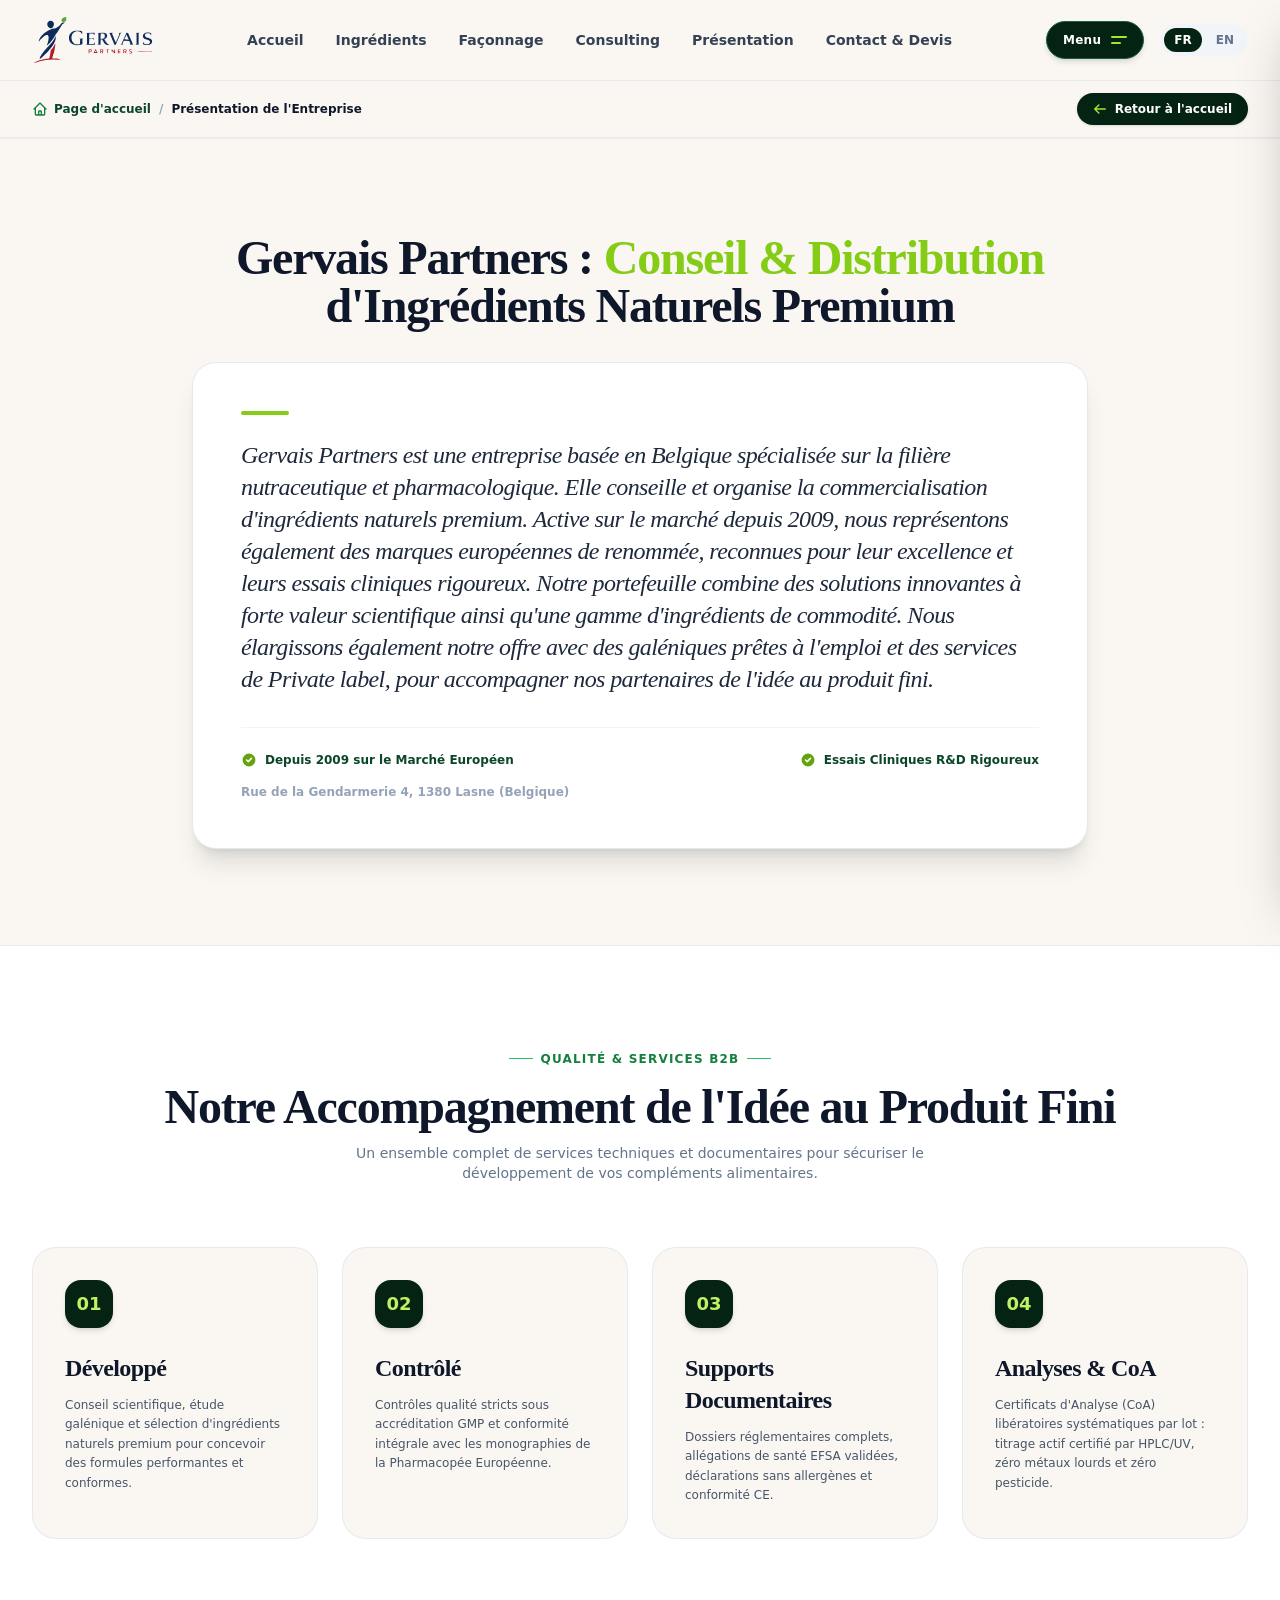
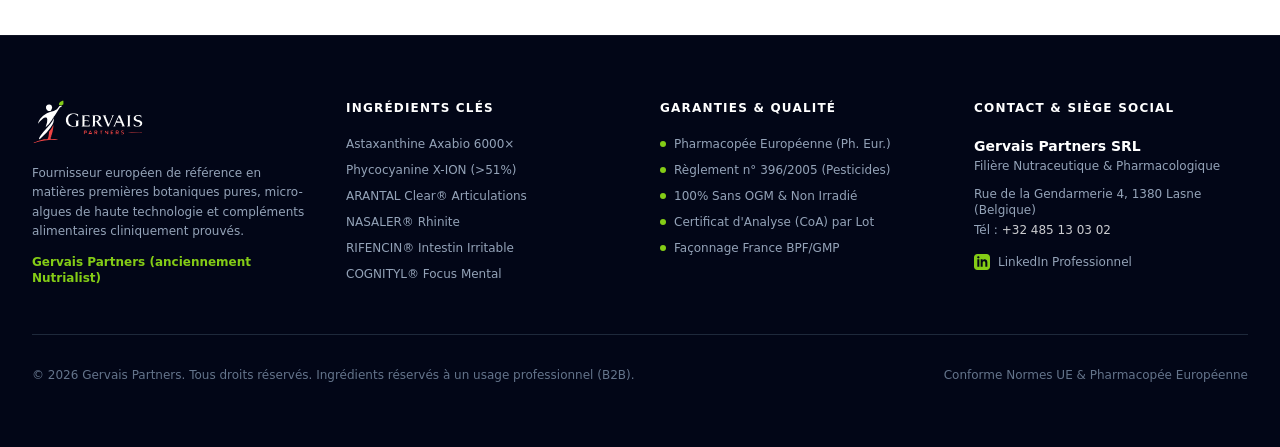
==== commit f895371c: "fix: remove dangling Netlify script tag causing syntax error and unstyled render" ====
--- a/a-propos.html
+++ b/a-propos.html
@@ -11,12 +11,6 @@
 
   <meta charset="UTF-8">
   <meta name="viewport" content="width=device-width, initial-scale=1.0">
-  <script>
-    if (window.location.hostname.includes('design--')) {
-
-  <!-- ═══════════════════════════════════════════════════════════════
-       ADVANCED B2B SEO META TAGS
-  ═══════════════════════════════════════════════════════════════ -->
   <title>L'Entreprise & Services B2B | Gervais Partners Europe</title>
   <meta name="description" content="Gervais Partners (ex-Nutryalis) : Fournisseur B2B européen d'ingrédients botaniques purs pour laboratoires pharmaceutiques & nutraceutiques. Astaxanthine Axabio, Phycocyanine X-ION >51%, Silicium Végétal Breveté Eytelia (BLOOSIL®, MESOPOROSIL®, STEOSIL®), Gamme BioXtract® clinique. Hub logistique 1380 Lasne, Belgique.">
   <meta name="keywords" content="ingrédients botaniques b2b, fournisseur nutraceutique europe, astaxanthine axabio haematococcus pluvialis, silicium vegetal eytelia, bloosil, mesoporosil, steosil, silice de bambou collagene, phycocyanine x-ion spiruline, bioxtract arantal clear arthrose, nasaler rhinite quercetine, rifencin intestin irritable, cognityl theobromine cafeine, berberine liposomale, façonnage galenique softgels france bpf gmp, gervais partners lasne belgique, nutryalis">
@@ -26,12 +20,10 @@
 
   <link rel="canonical" href="https://gervaispartners.com/">
 
-  <!-- Multilingual SEO Hreflang -->
   <link rel="alternate" hreflang="fr" href="https://gervaispartners.com/?lang=fr">
   <link rel="alternate" hreflang="en" href="https://gervaispartners.com/?lang=en">
   <link rel="alternate" hreflang="x-default" href="https://gervaispartners.com/">
 
-  <!-- Open Graph / Facebook / LinkedIn -->
   <meta property="og:type" content="website">
   <meta property="og:url" content="https://gervaispartners.com/">
   <meta property="og:title" content="Gervais Partners | Ingrédients Botaniques d'Excellence B2B Europe">
@@ -42,7 +34,6 @@
   <meta property="og:locale" content="fr_FR">
   <meta property="og:locale:alternate" content="en_US">
 
-  <!-- Twitter Card -->
   <meta name="twitter:card" content="summary_large_image">
   <meta name="twitter:url" content="https://gervaispartners.com/">
   <meta name="twitter:title" content="Gervais Partners | Ingrédients Botaniques B2B Europe">
@@ -53,13 +44,11 @@
   <link rel="icon" type="image/png" sizes="192x192" href="assets/images/logo-gervais.png">
   <link rel="apple-touch-icon" href="assets/images/logo-gervais.png">
 
-  <!-- Google Fonts — Luxury Typography -->
   <link rel="preconnect" href="https://fonts.googleapis.com">
   <link rel="preconnect" href="https://fonts.gstatic.com" crossorigin>
   <link href="https://fonts.googleapis.com/css2?family=Cormorant+Garamond:ital,wght@0,400;0,500;0,600;0,700;1,400;1,600&family=Plus+Jakarta+Sans:wght@300;400;500;600;700;800&display=swap" rel="stylesheet">
 
-  <!-- Tailwind CSS CDN -->
-  <script src="https://cdn.tailwindcss.com"></script>
+  <script src="assets/css/tailwind.min.js"></script>
   <script>
     tailwind.config = {
       theme: {
@@ -100,7 +89,6 @@
     window.toggleSidebarMenu = toggleSidebarMenu;
   </script>
 
-  <!-- Inline critical luxury styling -->
   <style>
     body { font-family: 'Plus Jakarta Sans', system-ui, sans-serif; background: #faf7f2; color: #1a1a1a; }
     .display { font-family: 'Cormorant Garamond', Georgia, serif; letter-spacing: -0.025em; line-height: 1.05; }
@@ -134,9 +122,6 @@
     @media print { body *{visibility:hidden} #tdsModal,#tdsModal *{visibility:visible} #tdsModal{position:absolute;left:0;top:0;width:100%;padding:25px;background:#fff!important;color:#000!important} .no-print{display:none!important} .print-header,.print-footer{display:block!important} .tds-table td,.tds-table th{border:1px solid #cbd5e1!important;padding:8px 12px!important} }
   </style>
 
-  <!-- ═══════════════════════════════════════════════════════════════
-       SCHEMA.ORG JSON-LD STRUCTURED DATA (RICH RESULTS SEO)
-  ═══════════════════════════════════════════════════════════════ -->
   <script type="application/ld+json">
   {
     "@context": "https://schema.org",
@@ -359,17 +344,13 @@
 </head>
 <body class="antialiased overflow-x-hidden">
 
-  <!-- NAVIGATION -->
-  <!-- NAVIGATION -->
   <header id="siteNav" class="sticky top-0 z-40 transition-all border-b border-slate-200/80" style="background:rgba(250,247,242,0.96);backdrop-filter:blur(20px)">
     <div class="max-w-7xl mx-auto px-4 sm:px-8 h-20 flex items-center justify-between gap-6">
 
-      <!-- Logo -->
       <a href="index.html" class="flex-shrink-0" title="Gervais Partners - Accueil">
         <img src="assets/images/logo-gervais.svg" alt="Gervais Partners - Ingrédients Botaniques B2B" class="h-11 sm:h-12 w-auto object-contain hover:opacity-90 transition">
       </a>
 
-      <!-- Navigation Principale : Accueil, Ingrédients, Façonnage, Consulting, À Propos, Contact -->
       <nav class="hidden lg:flex items-center gap-7 xl:gap-8 font-semibold text-sm text-slate-700" aria-label="Navigation Principale">
         <a href="index.html" class="hover:text-forest-950 transition" data-i18n="nav.home">Accueil</a>
         <a href="index.html#astaxanthin-showcase" class="hover:text-forest-950 transition" data-i18n="nav.ingredients">Ingrédients</a>
@@ -379,10 +360,8 @@
         <a href="index.html#contact" class="hover:text-forest-950 transition" data-i18n="nav.contact">Contact</a>
       </nav>
 
-      <!-- Right Controls: Lateral Menu Toggle Button + Language Switcher (EN TOUT DERNIER) -->
       <div class="flex items-center gap-3 sm:gap-4">
-        
-        <!-- Luxury Lateral Menu Trigger Button (Always visible) -->
+
         <button id="sidebarToggleBtn" onclick="toggleSidebarMenu(true)" class="inline-flex items-center gap-2.5 bg-forest-950 text-white hover:bg-forest-800 px-4 py-2.5 rounded-full font-bold text-xs transition-all shadow-md hover:shadow-lg border border-forest-800 group" aria-label="Ouvrir le menu latéral">
           <span class="tracking-wide">Menu</span>
           <div class="flex flex-col gap-1 w-4">
@@ -391,7 +370,6 @@
           </div>
         </button>
 
-        <!-- Lang switcher (EN TOUT DERNIER) -->
         <div class="flex items-center bg-slate-100 p-1 rounded-full text-xs font-bold gap-1" role="group" aria-label="Changement de langue">
           <button type="button" class="lang-btn px-2.5 py-1 rounded-full transition bg-forest-950 text-white" data-lang="fr" aria-label="Passer en Français">FR</button>
           <button type="button" class="lang-btn px-2.5 py-1 rounded-full transition text-slate-500 hover:bg-slate-200" data-lang="en" aria-label="Switch to English">EN</button>
@@ -401,14 +379,10 @@
     </div>
   </header>
 
-  <!-- ═══════════════════════════════════════════════════
-       MENU LATÉRAL HAUT DE GAMME (SLIDE-OVER DRAWER)
-  ═══════════════════════════════════════════════════ -->
   <div id="sidebarBackdrop" onclick="toggleSidebarMenu(false)" class="fixed inset-0 bg-slate-950/70 backdrop-blur-sm z-50 opacity-0 pointer-events-none transition-opacity duration-300" aria-hidden="true"></div>
 
   <aside id="sidebarDrawer" class="fixed top-0 right-0 bottom-0 w-full sm:w-[460px] z-50 bg-forest-950 text-white shadow-2xl transform translate-x-full transition-transform duration-300 ease-out flex flex-col justify-between overflow-y-auto border-l border-white/10" aria-label="Menu Latéral de Navigation">
-    
-    <!-- Drawer Header -->
+
     <div class="p-6 border-b border-white/10 flex items-center justify-between sticky top-0 bg-forest-950/95 backdrop-blur-md z-10">
       <a href="index.html" onclick="toggleSidebarMenu(false)" title="Gervais Partners">
         <img src="assets/images/logo-gervais-dark.svg" alt="Gervais Partners" class="h-9 w-auto">
@@ -418,10 +392,8 @@
       </button>
     </div>
 
-    <!-- Drawer Navigation Links by Category -->
     <div class="p-6 space-y-8 flex-1">
-      
-      <!-- Section 1: Pages Dédiées Ingrédients -->
+
       <div>
         <span class="text-[11px] font-bold uppercase tracking-widest text-limegold-400 block mb-3">Les 3 Ingrédients de la Gamme</span>
         <ul class="space-y-2 text-sm">
@@ -455,7 +427,6 @@
         </ul>
       </div>
 
-      <!-- Section 2: Société & Contact -->
       <div>
         <span class="text-[11px] font-bold uppercase tracking-widest text-limegold-400 block mb-3" data-i18n="drawer.catServices">Entreprise &amp; Contact</span>
         <ul class="space-y-1.5 text-sm">
@@ -474,7 +445,6 @@
         </ul>
       </div>
 
-      <!-- Section 3: Contact & Coordonnées -->
       <div class="bg-white/5 rounded-2xl p-4 border border-white/10">
         <span class="text-[11px] font-bold uppercase tracking-widest text-limegold-400 block mb-2" data-i18n="drawer.catContact">Siège &amp; Accès Direct</span>
         <p class="text-xs text-white/70 mb-2" data-i18n="drawer.address">Rue de la Gendarmerie 4, 1380 Lasne (Belgique)</p>
@@ -489,7 +459,6 @@
 
     </div>
 
-    <!-- Drawer Footer Actions -->
     <div class="p-6 border-t border-white/10 bg-forest-950/95 space-y-3 sticky bottom-0">
       <a href="#contact" onclick="toggleSidebarMenu(false)" class="w-full flex items-center justify-center gap-2 bg-limegold-500 hover:bg-limegold-400 text-forest-950 font-bold text-sm py-3.5 px-5 rounded-xl transition shadow-lg" data-i18n="drawer.requestSampleBtn">
         <span>Demander un Échantillon R&amp;D</span>
@@ -505,7 +474,6 @@
 
   <main>
 
-    <!-- Fil d'Ariane & Bouton Retour Intégré Coordonné -->
     <nav class="sticky top-20 z-30 bg-[#faf7f2]/95 backdrop-blur-md border-b border-slate-200/90 shadow-sm" aria-label="Navigation Retour">
       <div class="max-w-7xl mx-auto px-4 sm:px-8 py-3 flex items-center justify-between gap-4">
         <div class="flex items-center gap-2 text-xs font-semibold text-slate-600">
@@ -569,7 +537,6 @@
 
         <div class="grid grid-cols-1 sm:grid-cols-2 lg:grid-cols-4 gap-6">
 
-          <!-- 01. Développé -->
           <div class="bg-cream rounded-3xl p-8 border border-slate-200/80 hover:shadow-lg transition flex flex-col">
             <div class="w-12 h-12 rounded-2xl bg-forest-950 text-limegold-300 flex items-center justify-center font-bold text-lg mb-6 shadow-md">
               01
@@ -580,7 +547,6 @@
             </p>
           </div>
 
-          <!-- 02. Contrôlé -->
           <div class="bg-cream rounded-3xl p-8 border border-slate-200/80 hover:shadow-lg transition flex flex-col">
             <div class="w-12 h-12 rounded-2xl bg-forest-950 text-limegold-300 flex items-center justify-center font-bold text-lg mb-6 shadow-md">
               02
@@ -591,7 +557,6 @@
             </p>
           </div>
 
-          <!-- 03. Supports Documentaires (Disponibles sur demande) -->
           <div class="bg-cream rounded-3xl p-8 border border-slate-200/80 hover:shadow-lg transition flex flex-col">
             <div class="w-12 h-12 rounded-2xl bg-forest-950 text-limegold-300 flex items-center justify-center font-bold text-lg mb-6 shadow-md">
               03
@@ -602,7 +567,6 @@
             </p>
           </div>
 
-          <!-- 04. Support d'Échantillons (sans mention 24-48h) -->
           <div class="bg-cream rounded-3xl p-8 border border-slate-200/80 hover:shadow-lg transition flex flex-col">
             <div class="w-12 h-12 rounded-2xl bg-forest-950 text-limegold-300 flex items-center justify-center font-bold text-lg mb-6 shadow-md">
               04
@@ -666,13 +630,10 @@
     </div>
   </footer>
 
-
-  <!-- TDS MODAL (FICHE TECHNIQUE & COA) -->
   <div id="tdsModal" class="hidden" style="position:fixed;inset:0;z-index:1000;background:rgba(0,0,0,0.7);backdrop-filter:blur(8px);display:none;align-items:center;justify-content:center;padding:24px" role="dialog" aria-modal="true" aria-label="Fiche Technique Produit">
     <div id="tdsModalContent" style="background:#fff;border-radius:24px;max-width:760px;width:100%;max-height:90vh;overflow-y:auto;padding:40px;box-shadow:0 60px 120px rgba(0,0,0,0.3)"></div>
   </div>
 
-  <!-- CONFIRMATION MODAL -->
   <div id="confirmationModal" class="hidden" style="position:fixed;inset:0;z-index:1000;background:rgba(0,0,0,0.7);backdrop-filter:blur(8px);display:none;align-items:center;justify-content:center;padding:24px" role="dialog" aria-modal="true" aria-label="Confirmation de demande">
     <div class="bg-white rounded-3xl max-w-lg w-full p-10 shadow-2xl text-center" style="max-height:90vh;overflow-y:auto">
       <div class="w-16 h-16 bg-forest-50 text-forest-700 rounded-2xl flex items-center justify-center mx-auto mb-6">
@@ -690,8 +651,6 @@
     </div>
   </div>
 
-
-  <!-- Scripts -->
   <script src="assets/js/translations.js?v=20261109-seo-opt"></script>
   <script src="assets/js/app.js?v=20261109-seo-opt"></script>
   <script>
@@ -750,4 +709,4 @@
   </script>
 
 </body>
-</html>+</html>
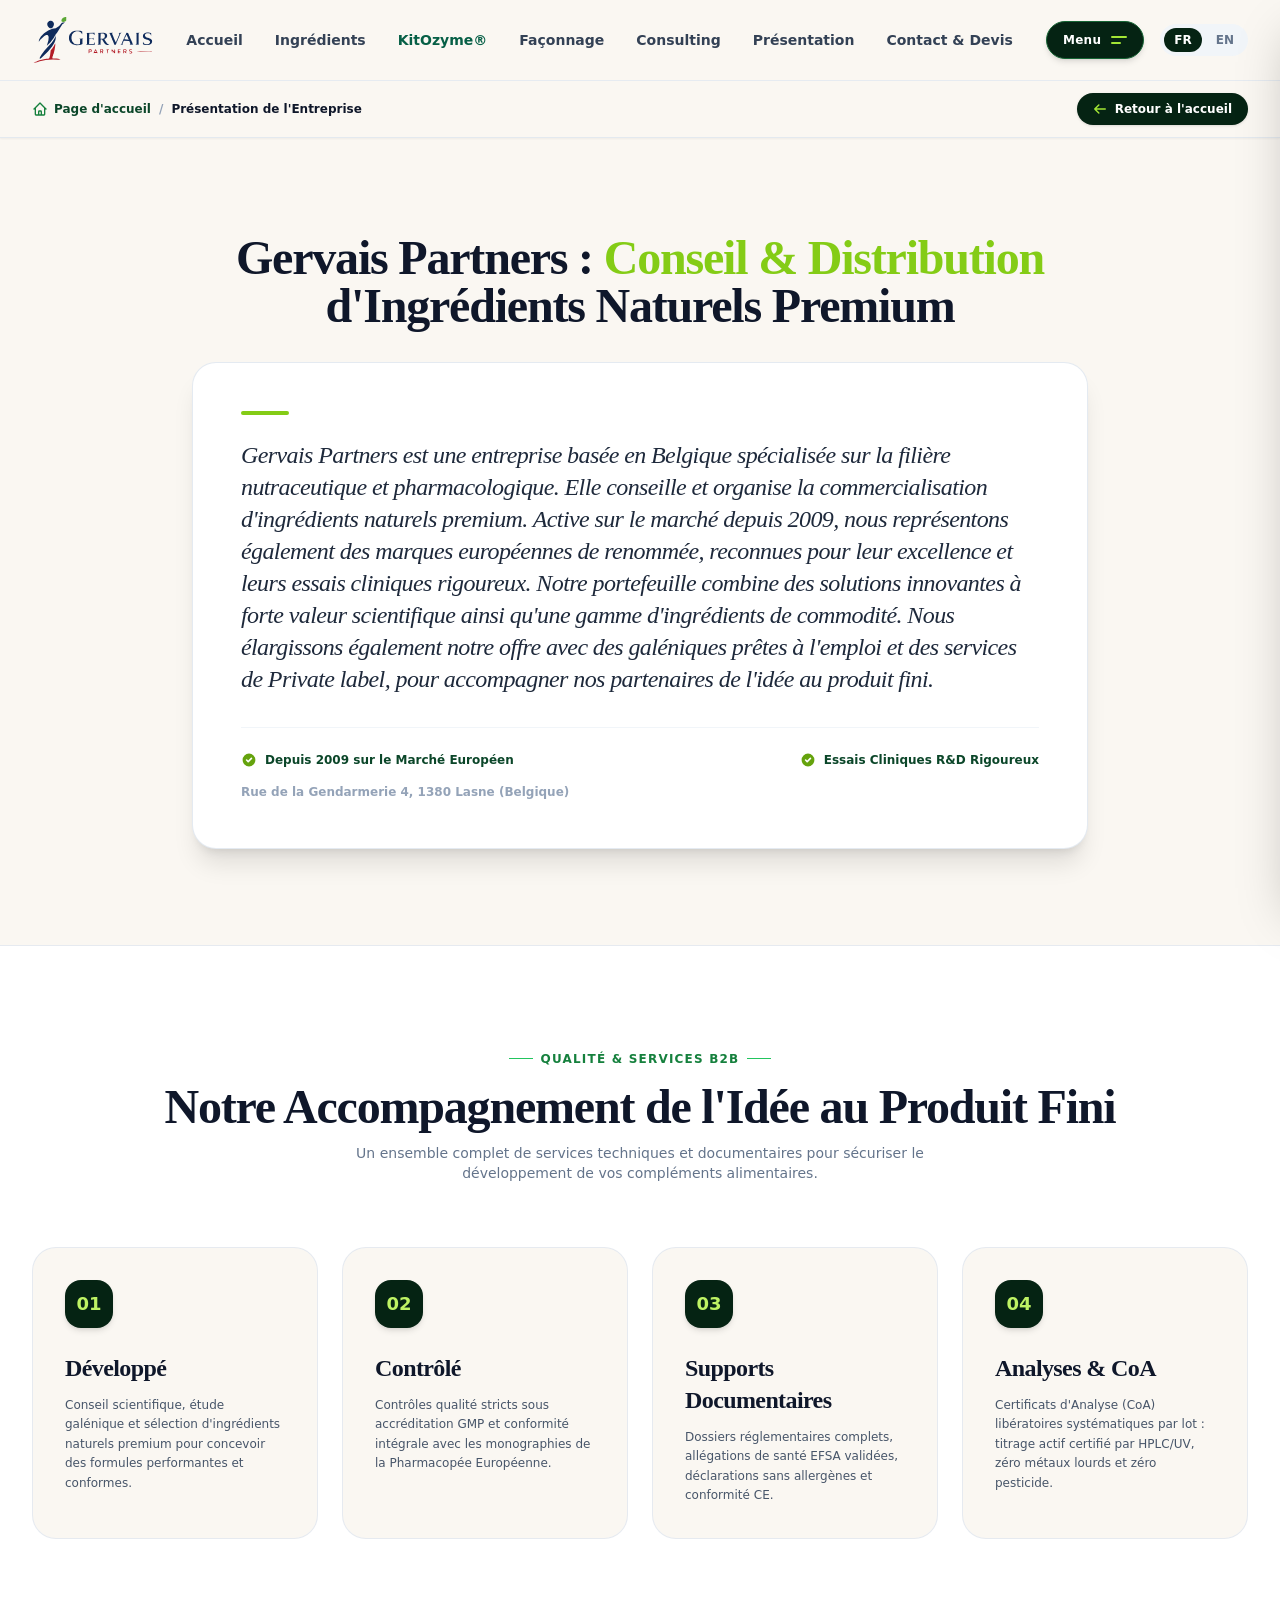
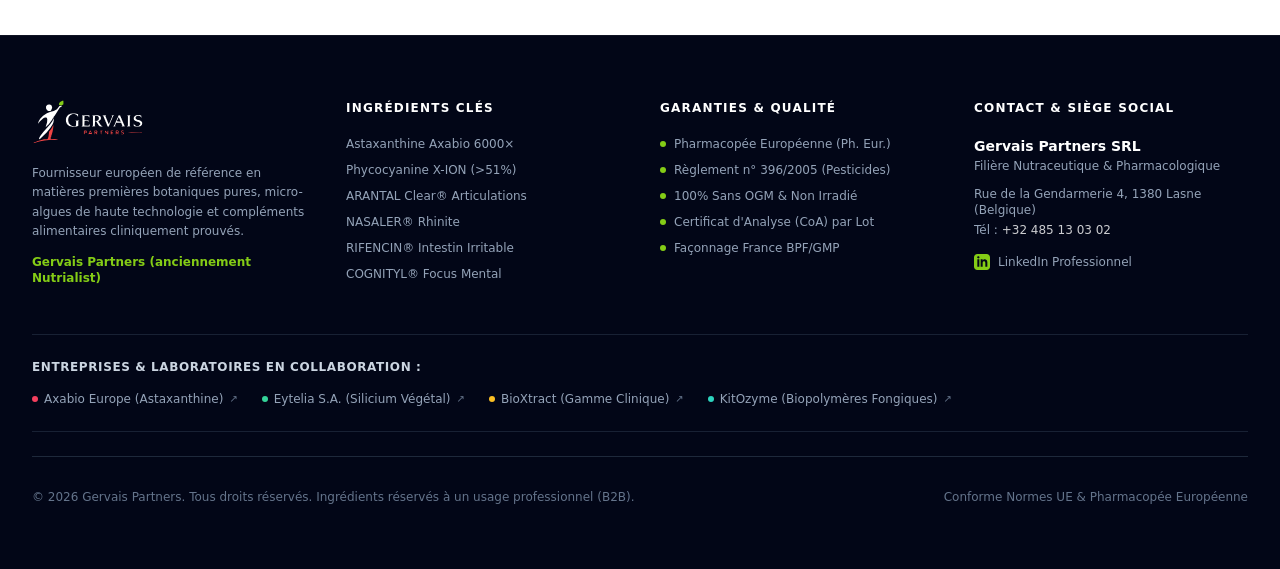
==== commit 3d863dc0: "feat: ajout gamme KitOzyme (KiOnutrime, KiOtransine, KiOslim) et integration des liens partenaires B" ====
--- a/a-propos.html
+++ b/a-propos.html
@@ -11,21 +11,21 @@
 
   <meta charset="UTF-8">
   <meta name="viewport" content="width=device-width, initial-scale=1.0">
-  <title>L'Entreprise & Services B2B | Gervais Partners Europe</title>
+  <title>Gervais Partners | Ingrédients Botaniques & Matières Premières B2B Europe</title>
   <meta name="description" content="Gervais Partners (ex-Nutryalis) : Fournisseur B2B européen d'ingrédients botaniques purs pour laboratoires pharmaceutiques & nutraceutiques. Astaxanthine Axabio, Phycocyanine X-ION >51%, Silicium Végétal Breveté Eytelia (BLOOSIL®, MESOPOROSIL®, STEOSIL®), Gamme BioXtract® clinique. Hub logistique 1380 Lasne, Belgique.">
   <meta name="keywords" content="ingrédients botaniques b2b, fournisseur nutraceutique europe, astaxanthine axabio haematococcus pluvialis, silicium vegetal eytelia, bloosil, mesoporosil, steosil, silice de bambou collagene, phycocyanine x-ion spiruline, bioxtract arantal clear arthrose, nasaler rhinite quercetine, rifencin intestin irritable, cognityl theobromine cafeine, berberine liposomale, façonnage galenique softgels france bpf gmp, gervais partners lasne belgique, nutryalis">
   <meta name="author" content="Gervais Partners SRL">
   <meta name="robots" content="index, follow, max-snippet:-1, max-image-preview:large, max-video-preview:-1">
   <meta name="theme-color" content="#052313">
 
-  <link rel="canonical" href="https://gervaispartners.com/">
+  <link rel="canonical" href="https://gervaispartners.com/a-propos.html">
 
   <link rel="alternate" hreflang="fr" href="https://gervaispartners.com/?lang=fr">
   <link rel="alternate" hreflang="en" href="https://gervaispartners.com/?lang=en">
   <link rel="alternate" hreflang="x-default" href="https://gervaispartners.com/">
 
   <meta property="og:type" content="website">
-  <meta property="og:url" content="https://gervaispartners.com/">
+  <meta property="og:url" content="https://gervaispartners.com/a-propos.html">
   <meta property="og:title" content="Gervais Partners | Ingrédients Botaniques d'Excellence B2B Europe">
   <meta property="og:description" content="Fournisseur européen de matières premières végétales titrées et micro-algues de haute pureté pour laboratoires pharmaceutiques. Astaxanthine Axabio, Phycocyanine X-ION, BioXtract®.">
   <meta property="og:image" content="https://gervaispartners.com/assets/images/nature-botanical-dew.jpg">
@@ -35,7 +35,7 @@
   <meta property="og:locale:alternate" content="en_US">
 
   <meta name="twitter:card" content="summary_large_image">
-  <meta name="twitter:url" content="https://gervaispartners.com/">
+  <meta name="twitter:url" content="https://gervaispartners.com/a-propos.html">
   <meta name="twitter:title" content="Gervais Partners | Ingrédients Botaniques B2B Europe">
   <meta name="twitter:description" content="Fournisseur européen d'ingrédients botaniques titrés et micro-algues de haute pureté pour l'industrie pharmaceutique et nutraceutique. Hub Lasne, Belgique.">
   <meta name="twitter:image" content="https://gervaispartners.com/assets/images/nature-botanical-dew.jpg">
@@ -354,6 +354,7 @@
       <nav class="hidden lg:flex items-center gap-7 xl:gap-8 font-semibold text-sm text-slate-700" aria-label="Navigation Principale">
         <a href="index.html" class="hover:text-forest-950 transition" data-i18n="nav.home">Accueil</a>
         <a href="index.html#astaxanthin-showcase" class="hover:text-forest-950 transition" data-i18n="nav.ingredients">Ingrédients</a>
+        <a href="kitozyme.html" class="hover:text-forest-950 transition text-emerald-800 font-bold">KitOzyme®</a>
         <a href="index.html#galenic" class="hover:text-forest-950 transition" data-i18n="nav.galenic">Façonnage</a>
         <a href="index.html#consulting" class="hover:text-forest-950 transition" data-i18n="nav.consulting">Consulting</a>
         <a href="index.html#leadership" class="hover:text-forest-950 transition" data-i18n="nav.about">À Propos</a>
@@ -395,7 +396,7 @@
     <div class="p-6 space-y-8 flex-1">
 
       <div>
-        <span class="text-[11px] font-bold uppercase tracking-widest text-limegold-400 block mb-3">Les 3 Ingrédients de la Gamme</span>
+        <span class="text-[11px] font-bold uppercase tracking-widest text-limegold-400 block mb-3">Les Gammes d'Ingrédients Exclusifs</span>
         <ul class="space-y-2 text-sm">
           <li>
             <a href="astaxanthine.html" class="flex items-center justify-between p-3 rounded-xl bg-limegold-400/20 border border-limegold-400/50 text-white font-bold hover:bg-limegold-400 hover:text-forest-950 transition group">
@@ -620,6 +621,32 @@
           <a href="https://www.linkedin.com/in/christian-gervais-9a126817/" target="_blank" rel="noopener noreferrer" class="inline-flex items-center gap-2 text-xs text-slate-400 hover:text-white transition">
             <svg class="w-4 h-4 text-limegold-500" fill="currentColor" viewBox="0 0 24 24"><path d="M19 0h-14c-2.761 0-5 2.239-5 5v14c0 2.761 2.239 5 5 5h14c2.762 0 5-2.239 5-5v-14c0-2.761-2.238-5-5-5zm-11 19h-3v-11h3v11zm-1.5-12.268c-.966 0-1.75-.79-1.75-1.764s.784-1.764 1.75-1.764 1.75.79 1.75 1.764-.783 1.764-1.75 1.764zm13.5 12.268h-3v-5.604c0-3.368-4-3.113-4 0v5.604h-3v-11h3v1.765c1.396-2.586 7-2.777 7 2.476v6.759z"/></svg>
             LinkedIn Professionnel
+          </a>
+        </div>
+      </div>
+            <!-- Partenaires Industriels & R&D Officiels -->
+      <div class="py-6 my-6 border-t border-b border-slate-800/80 flex flex-wrap items-center justify-between gap-4">
+        <span class="text-xs font-bold uppercase tracking-wider text-slate-300">Entreprises &amp; Laboratoires en Collaboration :</span>
+        <div class="flex flex-wrap items-center gap-3 sm:gap-6 text-xs">
+          <a href="https://axabio.com" target="_blank" rel="noopener noreferrer" class="text-slate-400 hover:text-white transition flex items-center gap-1.5 group" title="Site officiel Axabio">
+            <span class="w-1.5 h-1.5 rounded-full bg-rose-500"></span>
+            <span>Axabio Europe (Astaxanthine)</span>
+            <span class="text-[10px] text-slate-500 group-hover:text-rose-400">↗</span>
+          </a>
+          <a href="https://eytelia.eu" target="_blank" rel="noopener noreferrer" class="text-slate-400 hover:text-white transition flex items-center gap-1.5 group" title="Site officiel Eytelia">
+            <span class="w-1.5 h-1.5 rounded-full bg-emerald-400"></span>
+            <span>Eytelia S.A. (Silicium Végétal)</span>
+            <span class="text-[10px] text-slate-500 group-hover:text-emerald-400">↗</span>
+          </a>
+          <a href="https://bioxtract.com" target="_blank" rel="noopener noreferrer" class="text-slate-400 hover:text-white transition flex items-center gap-1.5 group" title="Site officiel BioXtract">
+            <span class="w-1.5 h-1.5 rounded-full bg-amber-400"></span>
+            <span>BioXtract (Gamme Clinique)</span>
+            <span class="text-[10px] text-slate-500 group-hover:text-amber-400">↗</span>
+          </a>
+          <a href="https://kitozyme.com" target="_blank" rel="noopener noreferrer" class="text-slate-400 hover:text-white transition flex items-center gap-1.5 group" title="Site officiel KitOzyme">
+            <span class="w-1.5 h-1.5 rounded-full bg-teal-400"></span>
+            <span>KitOzyme (Biopolymères Fongiques)</span>
+            <span class="text-[10px] text-slate-500 group-hover:text-teal-400">↗</span>
           </a>
         </div>
       </div>
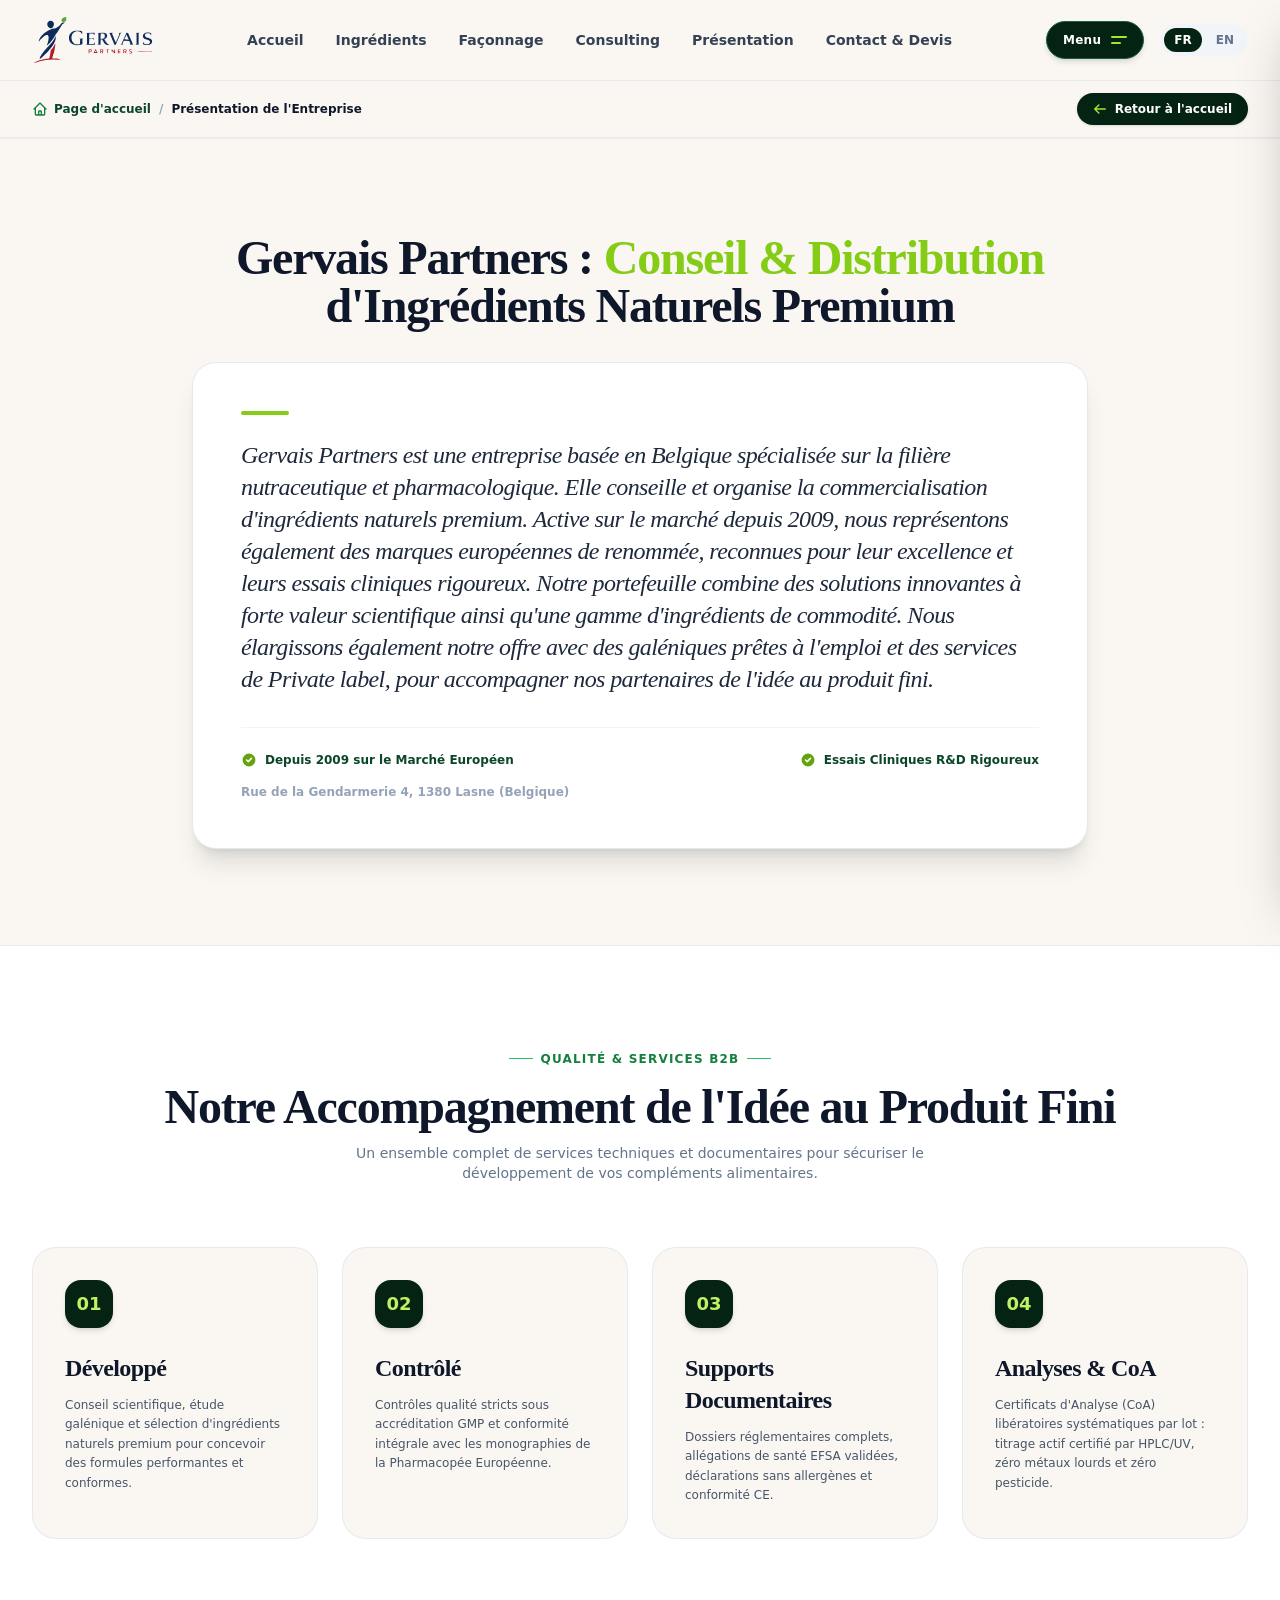
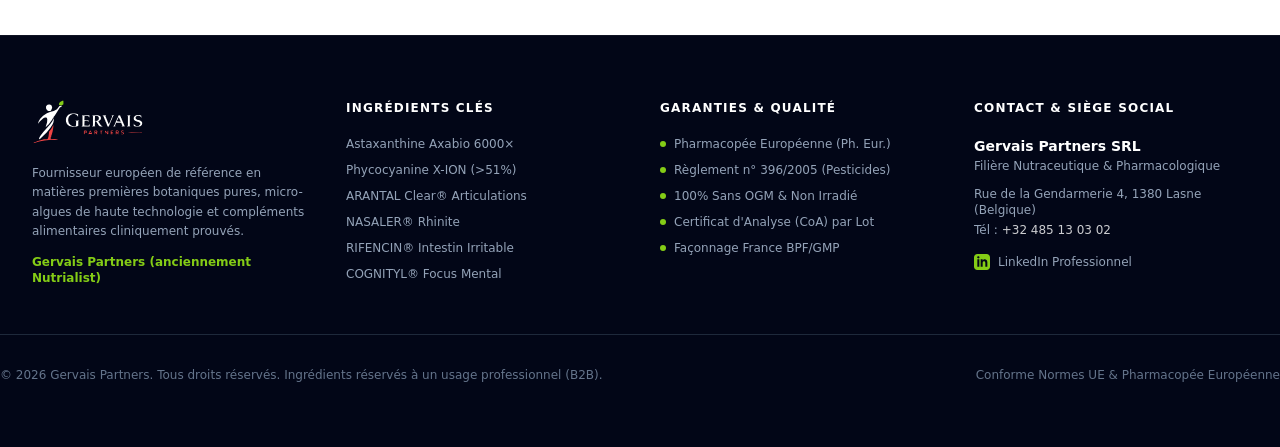
==== commit 2265d50b: "style: epuration footer sans doubles lignes, suppression bouton kitozyme header et boutons orphelins" ====
--- a/a-propos.html
+++ b/a-propos.html
@@ -354,7 +354,6 @@
       <nav class="hidden lg:flex items-center gap-7 xl:gap-8 font-semibold text-sm text-slate-700" aria-label="Navigation Principale">
         <a href="index.html" class="hover:text-forest-950 transition" data-i18n="nav.home">Accueil</a>
         <a href="index.html#astaxanthin-showcase" class="hover:text-forest-950 transition" data-i18n="nav.ingredients">Ingrédients</a>
-        <a href="kitozyme.html" class="hover:text-forest-950 transition text-emerald-800 font-bold">KitOzyme®</a>
         <a href="index.html#galenic" class="hover:text-forest-950 transition" data-i18n="nav.galenic">Façonnage</a>
         <a href="index.html#consulting" class="hover:text-forest-950 transition" data-i18n="nav.consulting">Consulting</a>
         <a href="index.html#leadership" class="hover:text-forest-950 transition" data-i18n="nav.about">À Propos</a>
@@ -624,31 +623,6 @@
           </a>
         </div>
       </div>
-            <!-- Partenaires Industriels & R&D Officiels -->
-      <div class="py-6 my-6 border-t border-b border-slate-800/80 flex flex-wrap items-center justify-between gap-4">
-        <span class="text-xs font-bold uppercase tracking-wider text-slate-300">Entreprises &amp; Laboratoires en Collaboration :</span>
-        <div class="flex flex-wrap items-center gap-3 sm:gap-6 text-xs">
-          <a href="https://axabio.com" target="_blank" rel="noopener noreferrer" class="text-slate-400 hover:text-white transition flex items-center gap-1.5 group" title="Site officiel Axabio">
-            <span class="w-1.5 h-1.5 rounded-full bg-rose-500"></span>
-            <span>Axabio Europe (Astaxanthine)</span>
-            <span class="text-[10px] text-slate-500 group-hover:text-rose-400">↗</span>
-          </a>
-          <a href="https://eytelia.eu" target="_blank" rel="noopener noreferrer" class="text-slate-400 hover:text-white transition flex items-center gap-1.5 group" title="Site officiel Eytelia">
-            <span class="w-1.5 h-1.5 rounded-full bg-emerald-400"></span>
-            <span>Eytelia S.A. (Silicium Végétal)</span>
-            <span class="text-[10px] text-slate-500 group-hover:text-emerald-400">↗</span>
-          </a>
-          <a href="https://bioxtract.com" target="_blank" rel="noopener noreferrer" class="text-slate-400 hover:text-white transition flex items-center gap-1.5 group" title="Site officiel BioXtract">
-            <span class="w-1.5 h-1.5 rounded-full bg-amber-400"></span>
-            <span>BioXtract (Gamme Clinique)</span>
-            <span class="text-[10px] text-slate-500 group-hover:text-amber-400">↗</span>
-          </a>
-          <a href="https://kitozyme.com" target="_blank" rel="noopener noreferrer" class="text-slate-400 hover:text-white transition flex items-center gap-1.5 group" title="Site officiel KitOzyme">
-            <span class="w-1.5 h-1.5 rounded-full bg-teal-400"></span>
-            <span>KitOzyme (Biopolymères Fongiques)</span>
-            <span class="text-[10px] text-slate-500 group-hover:text-teal-400">↗</span>
-          </a>
-        </div>
       </div>
       <div class="pt-8 border-t border-slate-800 flex flex-col sm:flex-row justify-between items-center gap-4 text-xs text-slate-500">
         <p>© <span id="currentYear">2026</span> Gervais Partners. <span data-i18n="footer.rights">Tous droits réservés. Usage professionnel B2B uniquement.</span></p>
